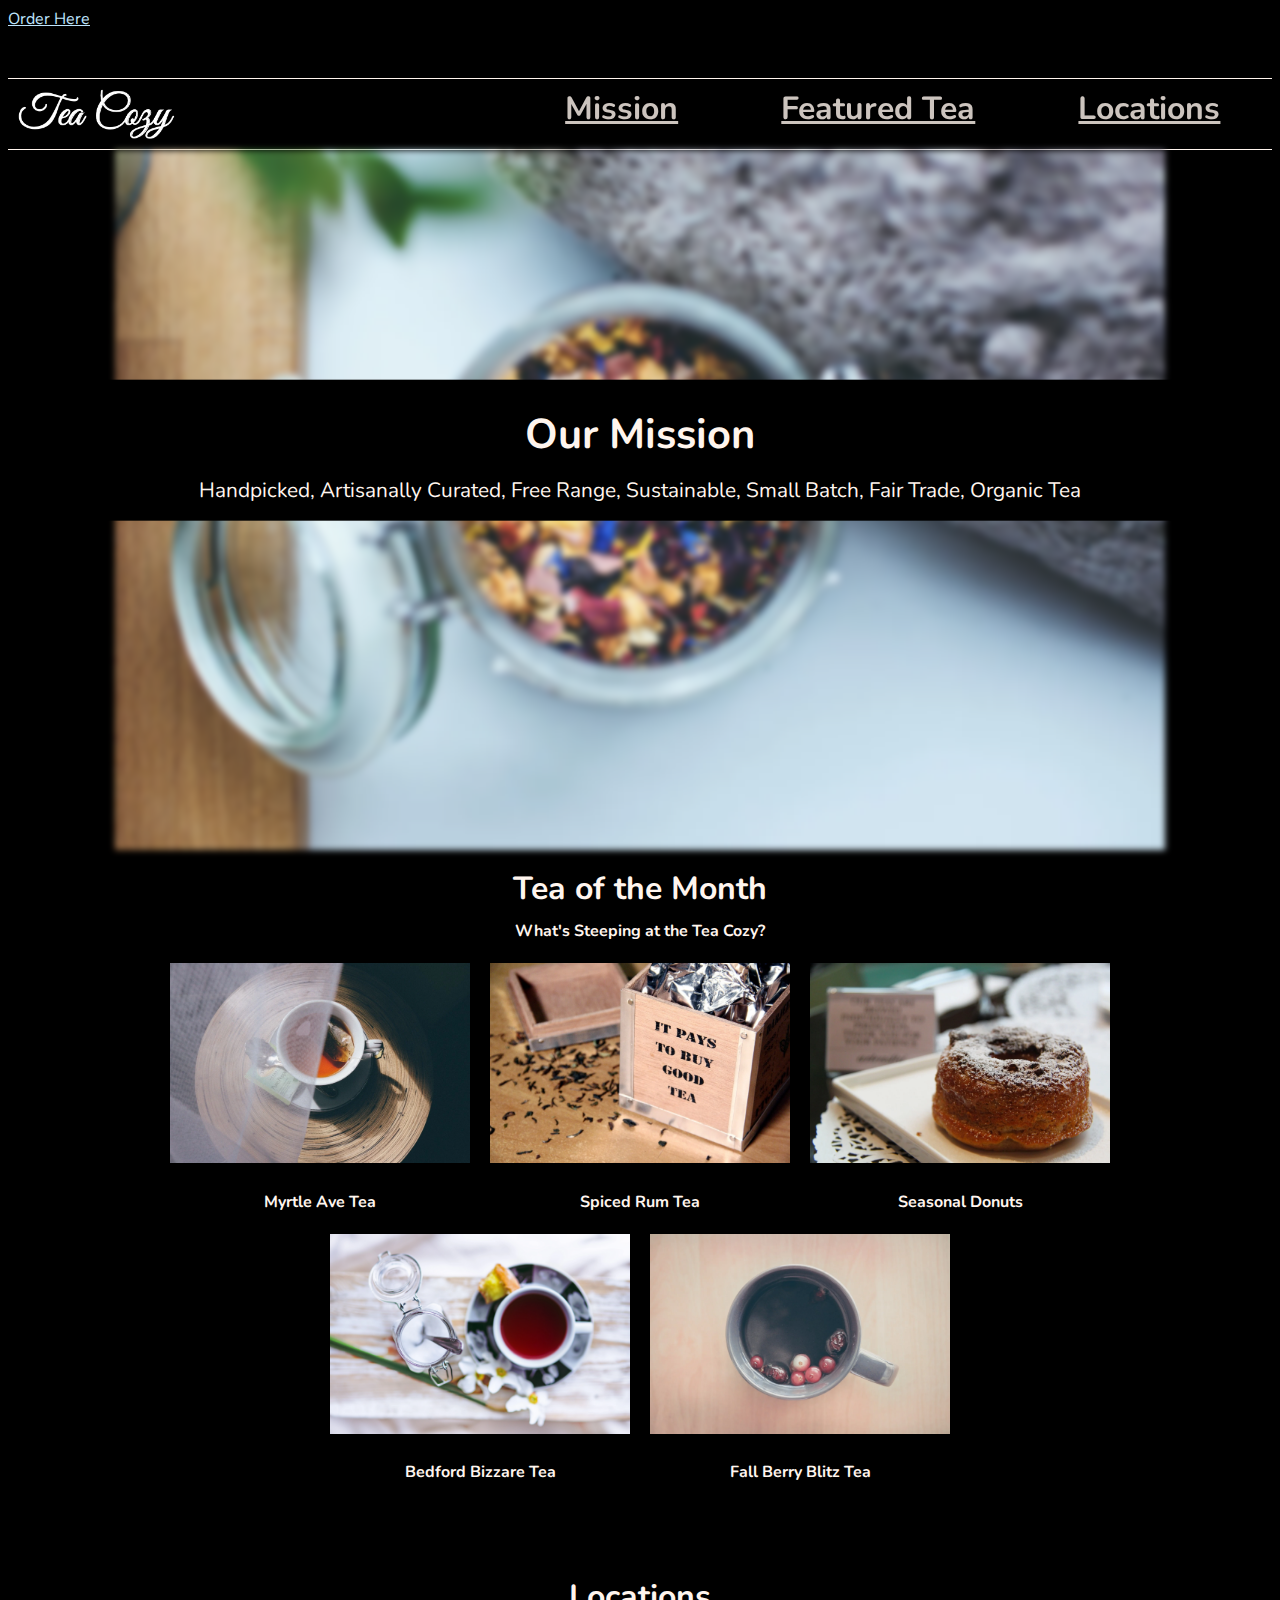
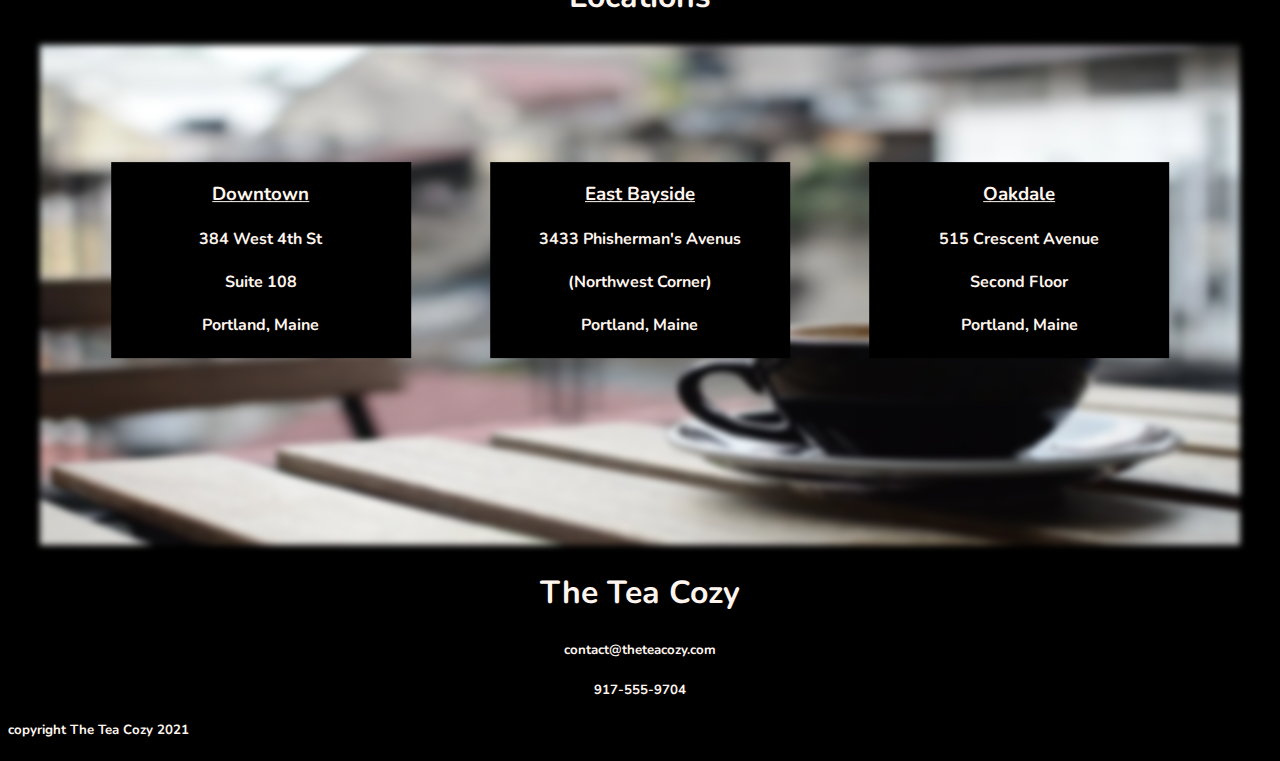
==== index.html @ 2975a9e4 "Added JavaScript functionality with orders that send emails!" ====
<!DOCTYPE html>
<html>
    <head>        
        <title>The Tea Cozy</title>
        <link rel="stylesheet" href="style.css">

        <link href="https://fonts.googleapis.com/css2?family=Nunito:wght@600&display=swap" rel="stylesheet">
    </head>

    <body>
        <header>
            <a href="order_page.html">Order Here</a>
        </header>

        <header>
            <div id="logo">
                <img src="images/img-tea-cozy-logo.webp" alt="The Tea Cozy Logo">
            </div>
    
            <div class="header">
                <h2>Mission</h2>
                <h2>Featured Tea</h2>
                <h2>Locations</h2>
            </div>
        </header>

        <main class="mission">
            <img src="images/img-mission-background.webp" alt="Mission Background">
            <div class="mission_banner">
                <h2>Our Mission</h2>
                <j4>Handpicked, Artisanally Curated, Free Range, Sustainable, Small Batch, Fair Trade, Organic Tea</h4>
            </div>
        </main>
        <br>
        <br>

        <section class="tea_types">
            <h2>Tea of the Month</h2>
            <h4>What's Steeping at the Tea Cozy?</h4>

            <div class="tea_images">
                <div class="type_of_tea">
                    <img src="images/img-myrtle-ave.webp" alt="Myrtle Ave Tea">
                    <h4>Myrtle Ave Tea</h4>
                </div>
                <div class="type_of_tea">
                    <img src="images/img-spiced-rum.webp" alt="Spiced Rum Tea">
                    <h4>Spiced Rum Tea</h4>
                </div>
                <div class="type_of_tea">
                    <img src="images/img-donut.webp" alt="Seasonal Donuts">
                    <h4>Seasonal Donuts</h4>
                </div>
                <div class="type_of_tea">
                    <img src="images/img-bedford-bizarre.webp" alt="Bedford Bizzare Tea">
                    <h4>Bedford Bizzare Tea</h4>
                </div>
                <div class="type_of_tea">
                    <img src="images/img-berryblitz.webp" alt="Fall Berry Blitz Tea">
                    <h4>Fall Berry Blitz Tea</h4>
                </div>            
            </div>
        </section>
        <br>
        <br>

        <section class="locations">
            <h2 id="locations_title">Locations</h2>
            <img src="images/img-locations-background.webp" alt="Locations">
            <div class="locations_boxes">
                <div class="single_location">
                    <h3>Downtown</h3>
                    <h4>384 West 4th St</h4>
                    <h4>Suite 108</h4>
                    <h4>Portland, Maine</h4>
                </div>
                <div class="single_location">
                    <h3>East Bayside</h3>
                    <h4>3433 Phisherman's Avenus</h4>
                    <h4>(Northwest Corner)</h4>
                    <h4>Portland, Maine</h4>   
                </div>
                <div class="single_location">
                    <h3>Oakdale</h3>
                    <h4>515 Crescent Avenue</h4>
                    <h4>Second Floor</h4>
                    <h4>Portland, Maine</h4>
                </div>
            </div>
            
        </section>

        <footer>
            <div class="info">
                <h2>The Tea Cozy</h2>
                <h5>contact@theteacozy.com</h5>
                <h5>917-555-9704</h5>
            </div>
            <h5 id="copyright">copyright The Tea Cozy 2021</h5>
        </footer>
    </body>
</html>
---- style.css ----
body {
    background-color: black;
    color: seashell;
    font-family: 'Nunito', sans-serif;
}

a {
    /* color: white; */
    text-decoration: underline;
    color: rgb(190, 228, 252);
}

.order_button {
    background-color: rgb(190, 228, 252);
    /* border: 5px solid rgb(190, 228, 252); */
    padding: 10px 20px;
    border-radius: 1em;
    text-decoration: none;
    color: rgb(95, 37, 37);
    border: 5px solid rgb(95, 37, 37);
}

h2 {
    font-size: 2em;
}

header {
    border-bottom: 1px solid seashell;
    height: 70px;
}

#logo {
    display: inline-flex;
    height: 50px;
    margin-left: 10px;
    margin-top: 10px;
}

.header {
    display: inline-flex;
    width: 60%;
    justify-content: space-around;
    float: right;
    text-decoration: underline;
    opacity: 0.8;
    line-height: 0.4em;
}

.mission {
    position: relative;
}

.mission img {
    display: block;
    margin: 0 auto;
    height: 700px;
    filter: blur(3px);
}

.mission_banner {
    width: 100%;
    text-align: center;
    background-color: black;
    position: absolute;
    top: 50%;
    -ms-transform: translateY(-50%);
    transform: translateY(-50%);
    line-height: 1em;
    padding-top: 10px; padding-bottom: 20px;

}

.tea_types {
    width: 1000px;
    margin: 0 auto;
    text-align: center;
}

.tea_types h2 {
    line-height: 0.3em;
}

.tea_types .tea_images {
    display: flex;
    flex-wrap: wrap;
    justify-content: center;
    margin-bottom: 0;
}

.tea_images .type_of_tea h3 {
    text-align: center;
    line-height: 0;
    margin-bottom: 60px;
}

.tea_types img {
    width: 300px;
    height: 200px;
    margin: 0px 10px;
}

.chefs {
    text-align: center;
}

.chefs h2 {
    line-height: 0.8em;
}

.chefs_layout {
    display: flex;
    flex-wrap: wrap;
    justify-content: center;
}

.chefs img {
    width: 300px;
    height: 300px;
    margin: 0px 80px;
}

.locations {
    position: relative;
}

.locations img {
    display: block;
    height: 500px;
    width: 1200px;
    margin: 0 auto;
    filter: blur(3px);
}

.locations h3 {
    text-decoration: underline;
}

#locations_title {
    text-align: center;
}

.locations_boxes {
    display: flex;
    flex-wrap: wrap;
    justify-content: space-around;
    width: 90%;
    position: absolute;
    top: 50%;
    left: 50%;
    -ms-transform: translate(-50%, -50%);
    transform: translate(-50%, -50%);
}

.locations_boxes .single_location {
    background-color: black;
    width: 300px;
    text-align: center;
    margin: 5px 0;
}


footer .info {
    text-align: center;
}





/* ADD 17PX to VALUE LISTED AT INSPECT WEBPAGE */
@media screen and (max-width: 1200px) {
    .header {width: 90%;}
    .locations img {width: 100%;}
}

@media screen and (max-width: 1060px) {
    .mission img {width: 100%; height: auto;}
}

@media screen and (max-width: 1000px) {
    .tea_types {width: 650px;}
}

@media screen and (min-width: 980px) {
    .tea_types h2 {margin-top: 90px;}
}

@media screen and (max-width: 830px) {
    .locations_boxes .single_location {width: 250px;}
}

@media screen and (max-width: 785px) {
    .header {font-size: 0.6em;}
}

@media screen and (max-width: 700px) {
    .locations_boxes {width: 90%;}
    .tea_types {width: 350px;}
}

@media screen and (max-width: 600px) {
    .header {width: 90%;}
    .locations img {height: 700px; margin-bottom: 10px;}
}

@media screen and (max-width: 475px) {
    .header {width: 100%; display: inline-flex;}
    .tea_types {width: 100%;}
}

@media screen and (max-width: 310px) {
    .mission_banner {width: 290px; position: relative;}
    .header {text-align: center; line-height: 2em;}
}



/* Drinks Order Page */

main {
  height: 600px;
  position: relative;
  font-size: 1.3em;
}

.order_page_h2 {
    text-align: center;
}

.drink_form {
    border: 5px solid rgb(191, 226, 248);
    width: 600px;
    position: absolute;
    top: 50%;
    left: 50%;
    -ms-transform: translate(-50%, -50%);
    transform: translate(-50%, -50%);
    padding: 10px 50px;
    border-radius: 0.5em;
}

.drink_form label {
    float: left;
}

.drink_form input, .drink_form select {
    float: right;
    font-size: 1em;
}

#submit_order {
    background-color: rgba(191, 226, 248, 0.473);
    color: white;
    padding: 5px 20%;
    font-family: 'Nunito';  
}

#submit_order:hover {
    background-color: lightyellow;
    color: black;
}

#return_home {
    display: none;
}
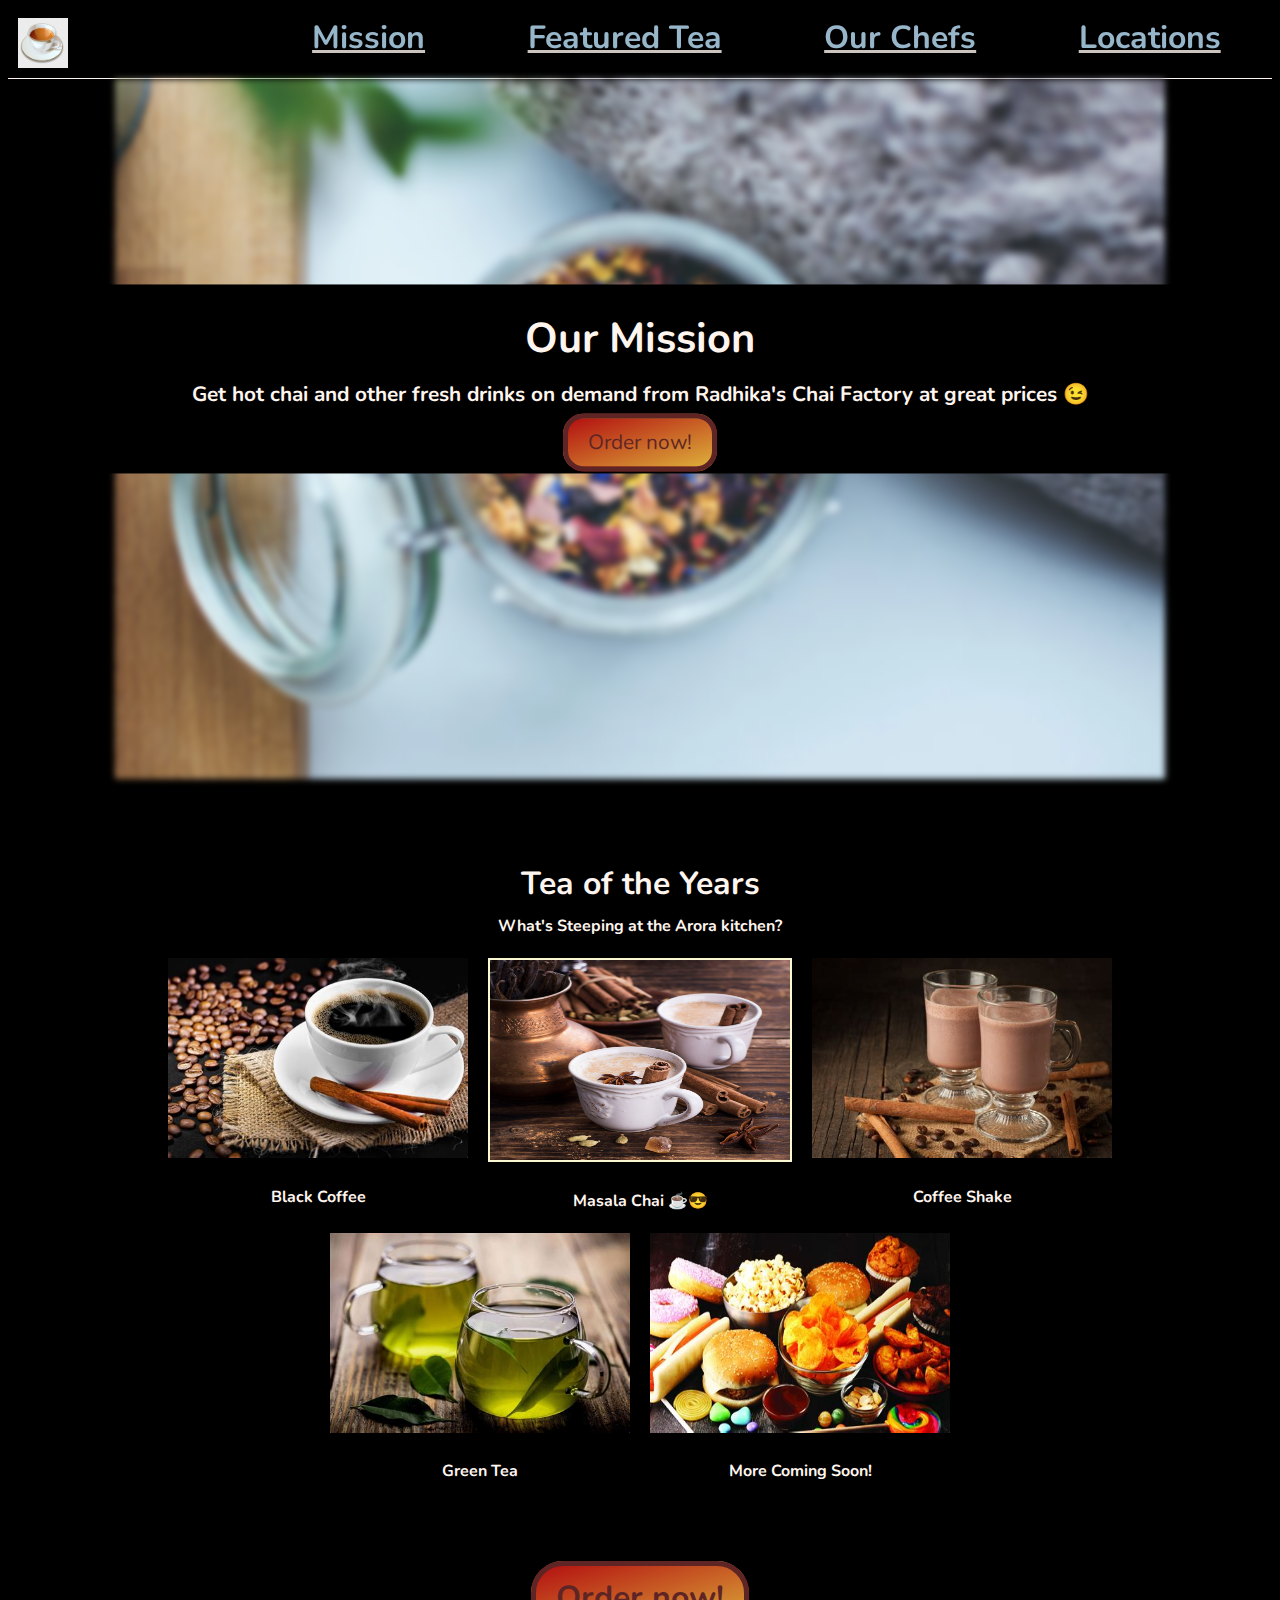
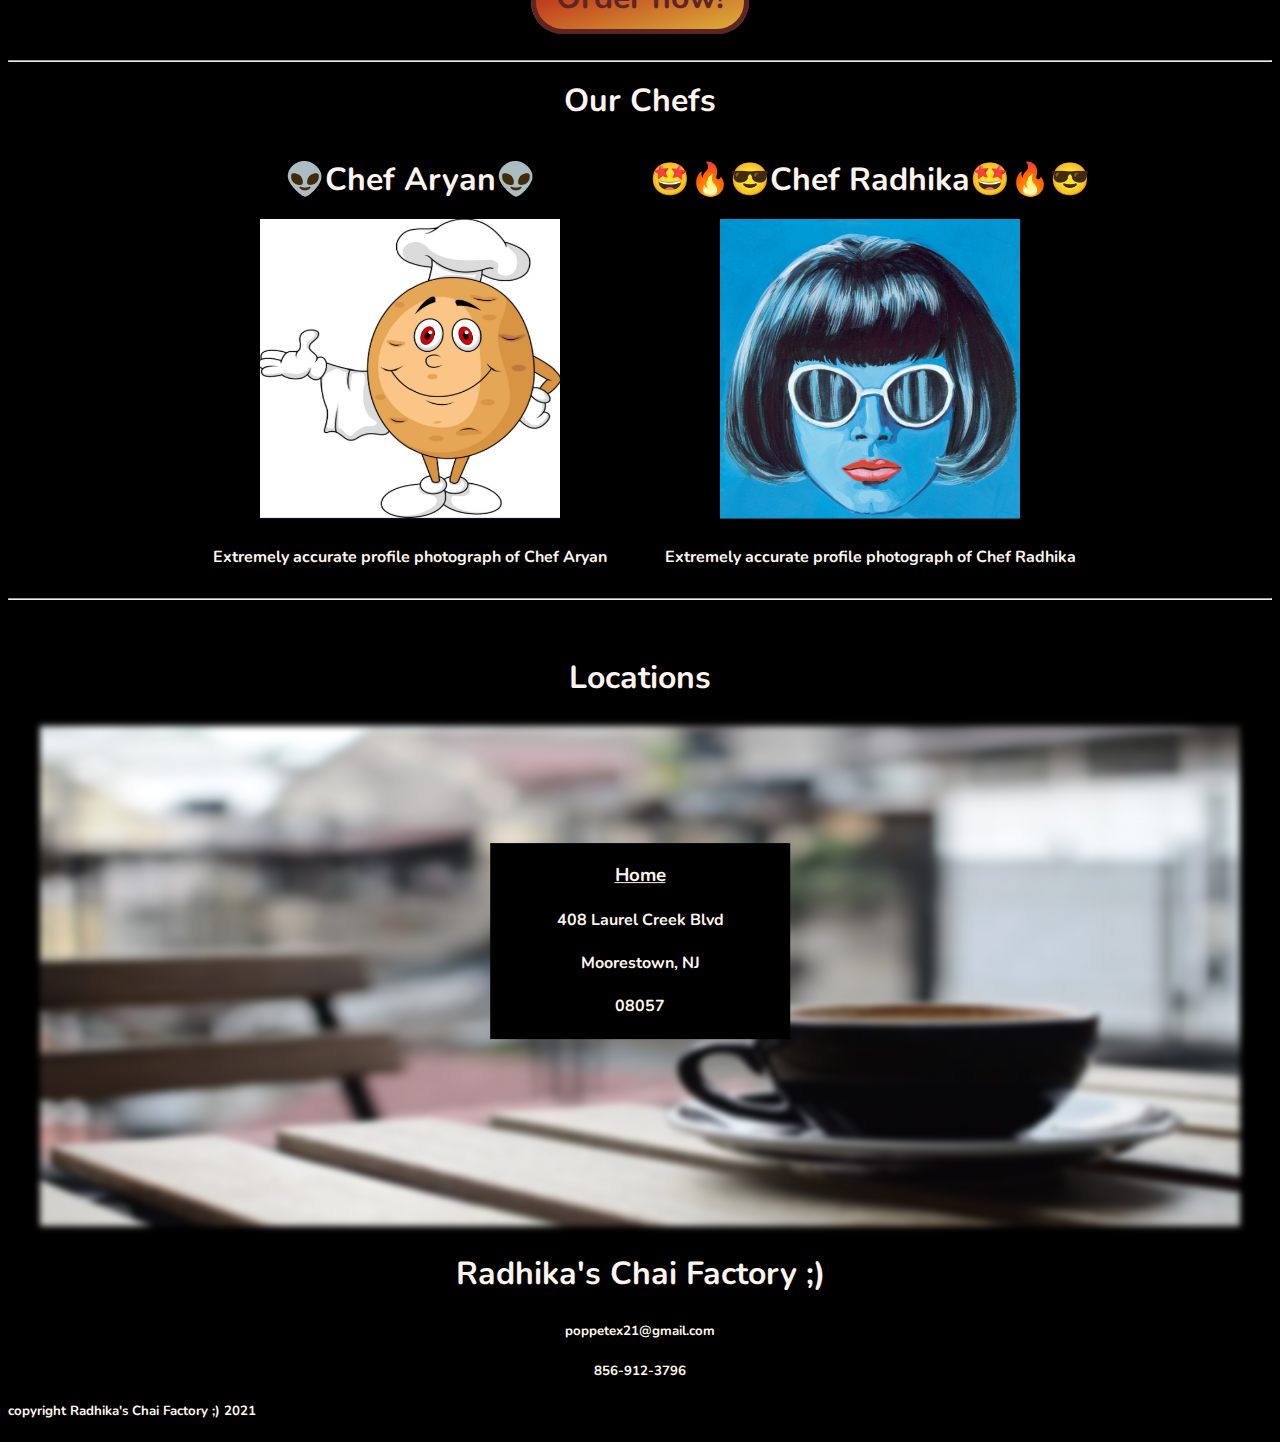
==== commit 206c74e8: "Replacing index.html, and renaming other files. Getting rid of The Tea Cozy." ====
--- a/index.html
+++ b/index.html
@@ -1,90 +1,96 @@
 <!DOCTYPE html>
 <html>
     <head>        
-        <title>The Tea Cozy</title>
+        <title>Radhika's Chai Factory ;)</title>
         <link rel="stylesheet" href="style.css">
 
         <link href="https://fonts.googleapis.com/css2?family=Nunito:wght@600&display=swap" rel="stylesheet">
+
     </head>
 
     <body>
         <header>
-            <a href="order_page.html">Order Here</a>
-        </header>
-
-        <header>
             <div id="logo">
-                <img src="images/img-tea-cozy-logo.webp" alt="The Tea Cozy Logo">
+                <img src="images/chai_cartoon.jfif" alt="Masala Chai Logo">
             </div>
     
             <div class="header">
-                <h2>Mission</h2>
-                <h2>Featured Tea</h2>
-                <h2>Locations</h2>
+                <h2><a href="#mission">Mission</a></h2>
+                <h2><a href="#tea_types">Featured Tea</a></h2>
+                <h2><a href="#chefs">Our Chefs</a></h2>
+                <h2><a href="#locations">Locations</a></h2>
             </div>
         </header>
 
-        <main class="mission">
+        <main class="mission" id="mission">
             <img src="images/img-mission-background.webp" alt="Mission Background">
             <div class="mission_banner">
                 <h2>Our Mission</h2>
-                <j4>Handpicked, Artisanally Curated, Free Range, Sustainable, Small Batch, Fair Trade, Organic Tea</h4>
+                <h4>Get hot chai and other fresh drinks on demand from Radhika's Chai Factory at great prices 😉</h4>
+                <a href="./order.html"><span class="order_button">Order now!</span></a>
             </div>
         </main>
-        <br>
-        <br>
+        <br><br><br><br><br>
 
-        <section class="tea_types">
-            <h2>Tea of the Month</h2>
-            <h4>What's Steeping at the Tea Cozy?</h4>
+        <section class="tea_types" id="tea_types">
+            <h2>Tea of the Years</h2>
+            <h4>What's Steeping at the Arora kitchen?</h4>
 
             <div class="tea_images">
                 <div class="type_of_tea">
-                    <img src="images/img-myrtle-ave.webp" alt="Myrtle Ave Tea">
-                    <h4>Myrtle Ave Tea</h4>
+                    <img src="images/black-coffee.jfif" alt="Black Coffee">
+                    <h4>Black Coffee</h4>
+                </div>   
+                <div class="type_of_tea">
+                    <img src="images/masala-chai.jfif" alt="Masala Chai" style="border: 2px lightgoldenrodyellow solid;">
+                    <h4>Masala Chai ☕😎</h4>
+                </div>             
+                <div class="type_of_tea">
+                    <img src="images/coffee-shake.jfif" alt="Coffee Shake">
+                    <h4>Coffee Shake</h4>
                 </div>
                 <div class="type_of_tea">
-                    <img src="images/img-spiced-rum.webp" alt="Spiced Rum Tea">
-                    <h4>Spiced Rum Tea</h4>
+                    <img src="images/green-tea.jfif" alt="Green Tea">
+                    <h4>Green Tea</h4>
                 </div>
                 <div class="type_of_tea">
-                    <img src="images/img-donut.webp" alt="Seasonal Donuts">
-                    <h4>Seasonal Donuts</h4>
-                </div>
-                <div class="type_of_tea">
-                    <img src="images/img-bedford-bizarre.webp" alt="Bedford Bizzare Tea">
-                    <h4>Bedford Bizzare Tea</h4>
-                </div>
-                <div class="type_of_tea">
-                    <img src="images/img-berryblitz.webp" alt="Fall Berry Blitz Tea">
-                    <h4>Fall Berry Blitz Tea</h4>
+                    <img src="images/snacks_and_drinks.jfif" alt="Snacks and Drinks">
+                    <h4>More Coming Soon!</h4>
                 </div>            
             </div>
+
+            <h2><a class="order_button" href="./order.html">Order now!</a></h2>
         </section>
         <br>
+        <hr>
+
+        <section class="chefs" id="chefs">
+            <h2>Our Chefs</h2>
+            <div class="chefs_layout">
+                <div class="chef">
+                    <h2>👽Chef Aryan👽</h2>
+                    <img src="images/chef_aryan.png" alt="Extremely accurate profile photograph of Chef Aryan">
+                    <h4>Extremely accurate profile photograph of Chef Aryan</h4>
+                </div>
+                <div class="chef">
+                    <h2>🤩🔥😎Chef Radhika🤩🔥😎</h2>
+                    <img src="images/chef_radhika.png" alt="Extremely accurate profile photograph of Chef Radhika">
+                    <h4>Extremely accurate profile photograph of Chef Radhika</h4>
+                </div>
+            </div>
+        </section>
+        <hr>
         <br>
 
-        <section class="locations">
+        <section class="locations" id="locations">
             <h2 id="locations_title">Locations</h2>
             <img src="images/img-locations-background.webp" alt="Locations">
             <div class="locations_boxes">
                 <div class="single_location">
-                    <h3>Downtown</h3>
-                    <h4>384 West 4th St</h4>
-                    <h4>Suite 108</h4>
-                    <h4>Portland, Maine</h4>
-                </div>
-                <div class="single_location">
-                    <h3>East Bayside</h3>
-                    <h4>3433 Phisherman's Avenus</h4>
-                    <h4>(Northwest Corner)</h4>
-                    <h4>Portland, Maine</h4>   
-                </div>
-                <div class="single_location">
-                    <h3>Oakdale</h3>
-                    <h4>515 Crescent Avenue</h4>
-                    <h4>Second Floor</h4>
-                    <h4>Portland, Maine</h4>
+                    <h3>Home</h3>
+                    <h4>408 Laurel Creek Blvd</h4>
+                    <h4>Moorestown, NJ</h4>
+                    <h4>08057</h4>
                 </div>
             </div>
             
@@ -92,11 +98,11 @@
 
         <footer>
             <div class="info">
-                <h2>The Tea Cozy</h2>
-                <h5>contact@theteacozy.com</h5>
-                <h5>917-555-9704</h5>
+                <h2>Radhika's Chai Factory ;)</h2>
+                <h5>poppetex21@gmail.com</h5>
+                <h5>856-912-3796</h5>
             </div>
-            <h5 id="copyright">copyright The Tea Cozy 2021</h5>
+            <h5 id="copyright">copyright Radhika's Chai Factory ;) 2021</h5>
         </footer>
     </body>
 </html>--- a/style.css
+++ b/style.css
@@ -5,14 +5,13 @@
 }
 
 a {
-    /* color: white; */
-    text-decoration: underline;
+    text-decoration: none;
     color: rgb(190, 228, 252);
 }
 
 .order_button {
-    background-color: rgb(190, 228, 252);
-    /* border: 5px solid rgb(190, 228, 252); */
+    background-image: linear-gradient(to bottom right, rgb(179, 16, 16), rgb(221, 175, 58));
+    /* background-image: linear-gradient(180deg, red, yellow); */
     padding: 10px 20px;
     border-radius: 1em;
     text-decoration: none;
@@ -20,6 +19,11 @@
     border: 5px solid rgb(95, 37, 37);
 }
 
+.order_button:hover {
+    /* background-image: linear-gradient(to bottom right, darkred, goldenrod); */
+    background-image: linear-gradient(to bottom right, red, rgb(248, 209, 194));
+}
+
 h2 {
     font-size: 2em;
 }
@@ -38,7 +42,7 @@
 
 .header {
     display: inline-flex;
-    width: 60%;
+    width: 80%;
     justify-content: space-around;
     float: right;
     text-decoration: underline;
@@ -246,20 +250,27 @@
 .drink_form input, .drink_form select {
     float: right;
     font-size: 1em;
+    border-radius: 0.3em;
+    padding: 5px;
 }
 
 #submit_order {
-    background-color: rgba(191, 226, 248, 0.473);
+    /* background-color: rgba(191, 226, 248, 0.473); */
+    background-image: linear-gradient(to bottom right, rgb(6, 64, 100), rgb(172, 201, 219));
     color: white;
     padding: 5px 20%;
     font-family: 'Nunito';  
+    border-radius: 1em;
 }
 
 #submit_order:hover {
-    background-color: lightyellow;
     color: black;
 }
 
 #return_home {
     display: none;
+}
+
+#cost_span {
+    color: green;
 }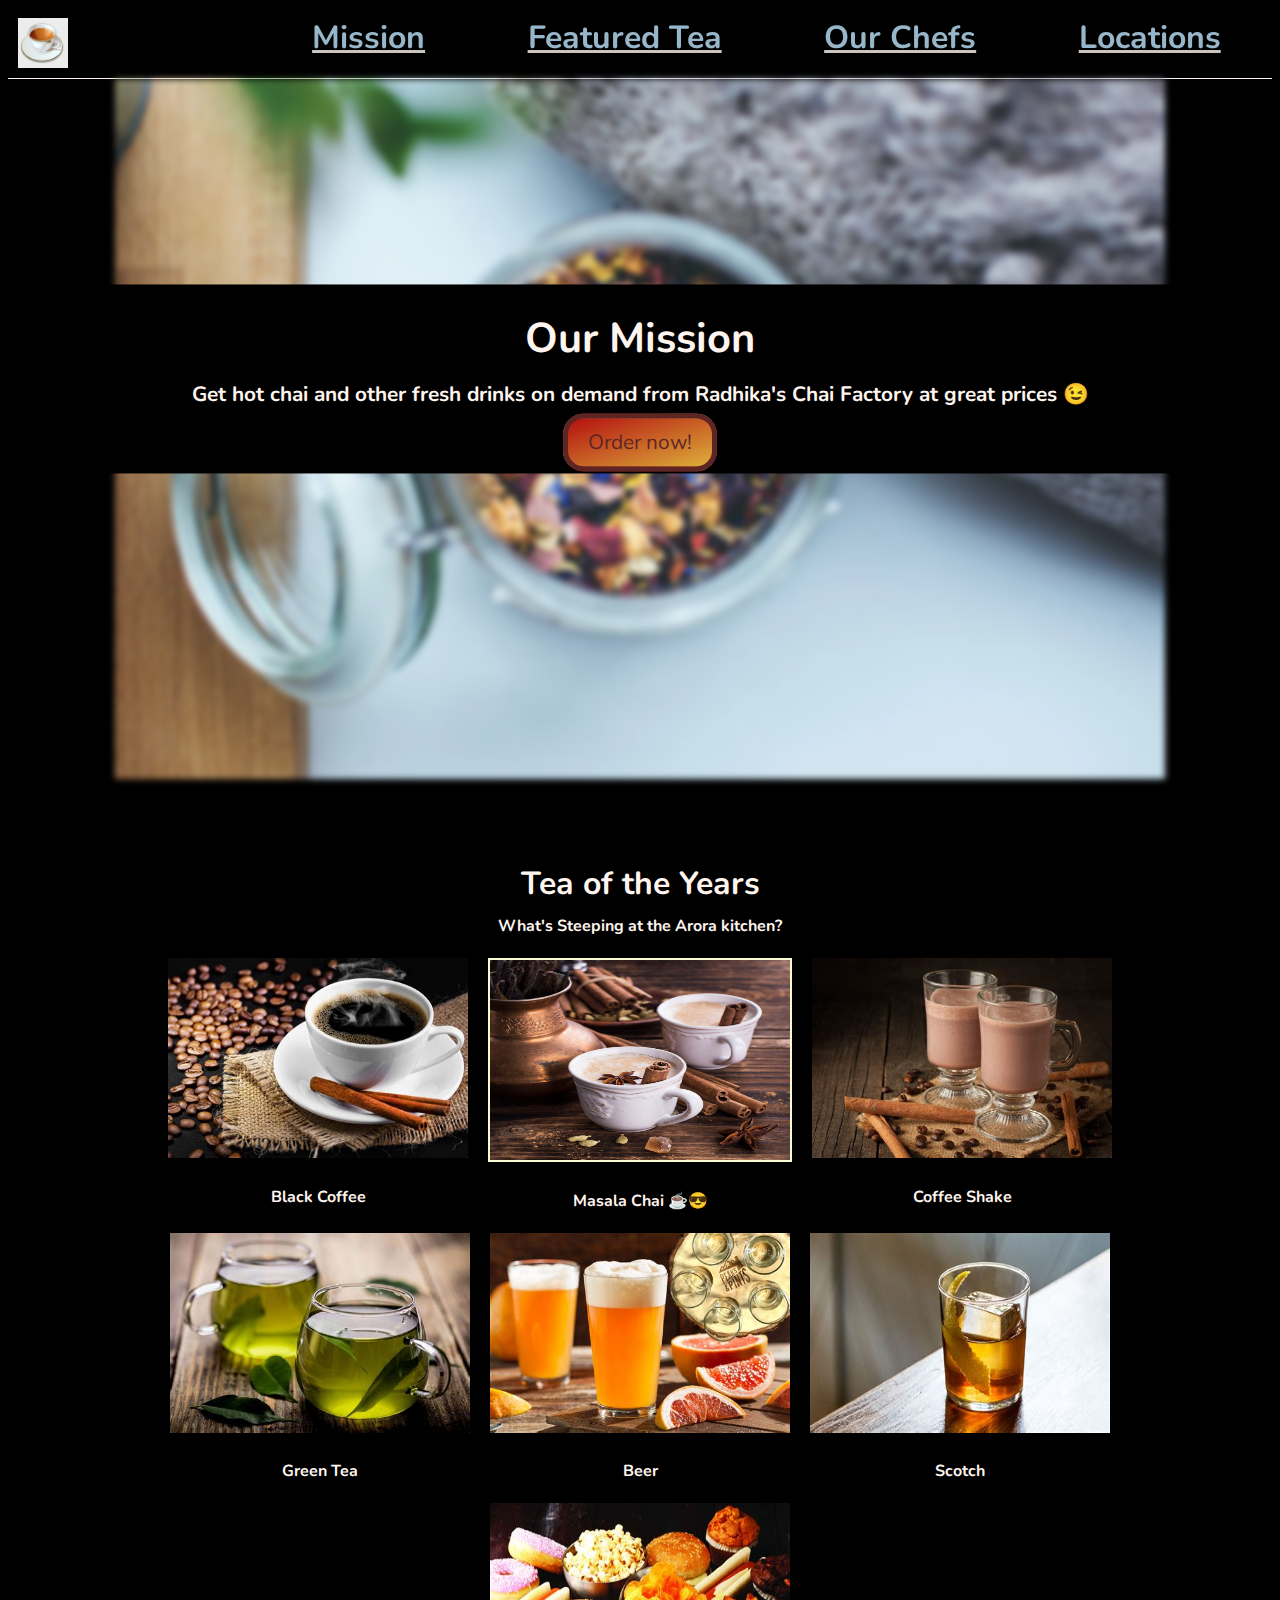
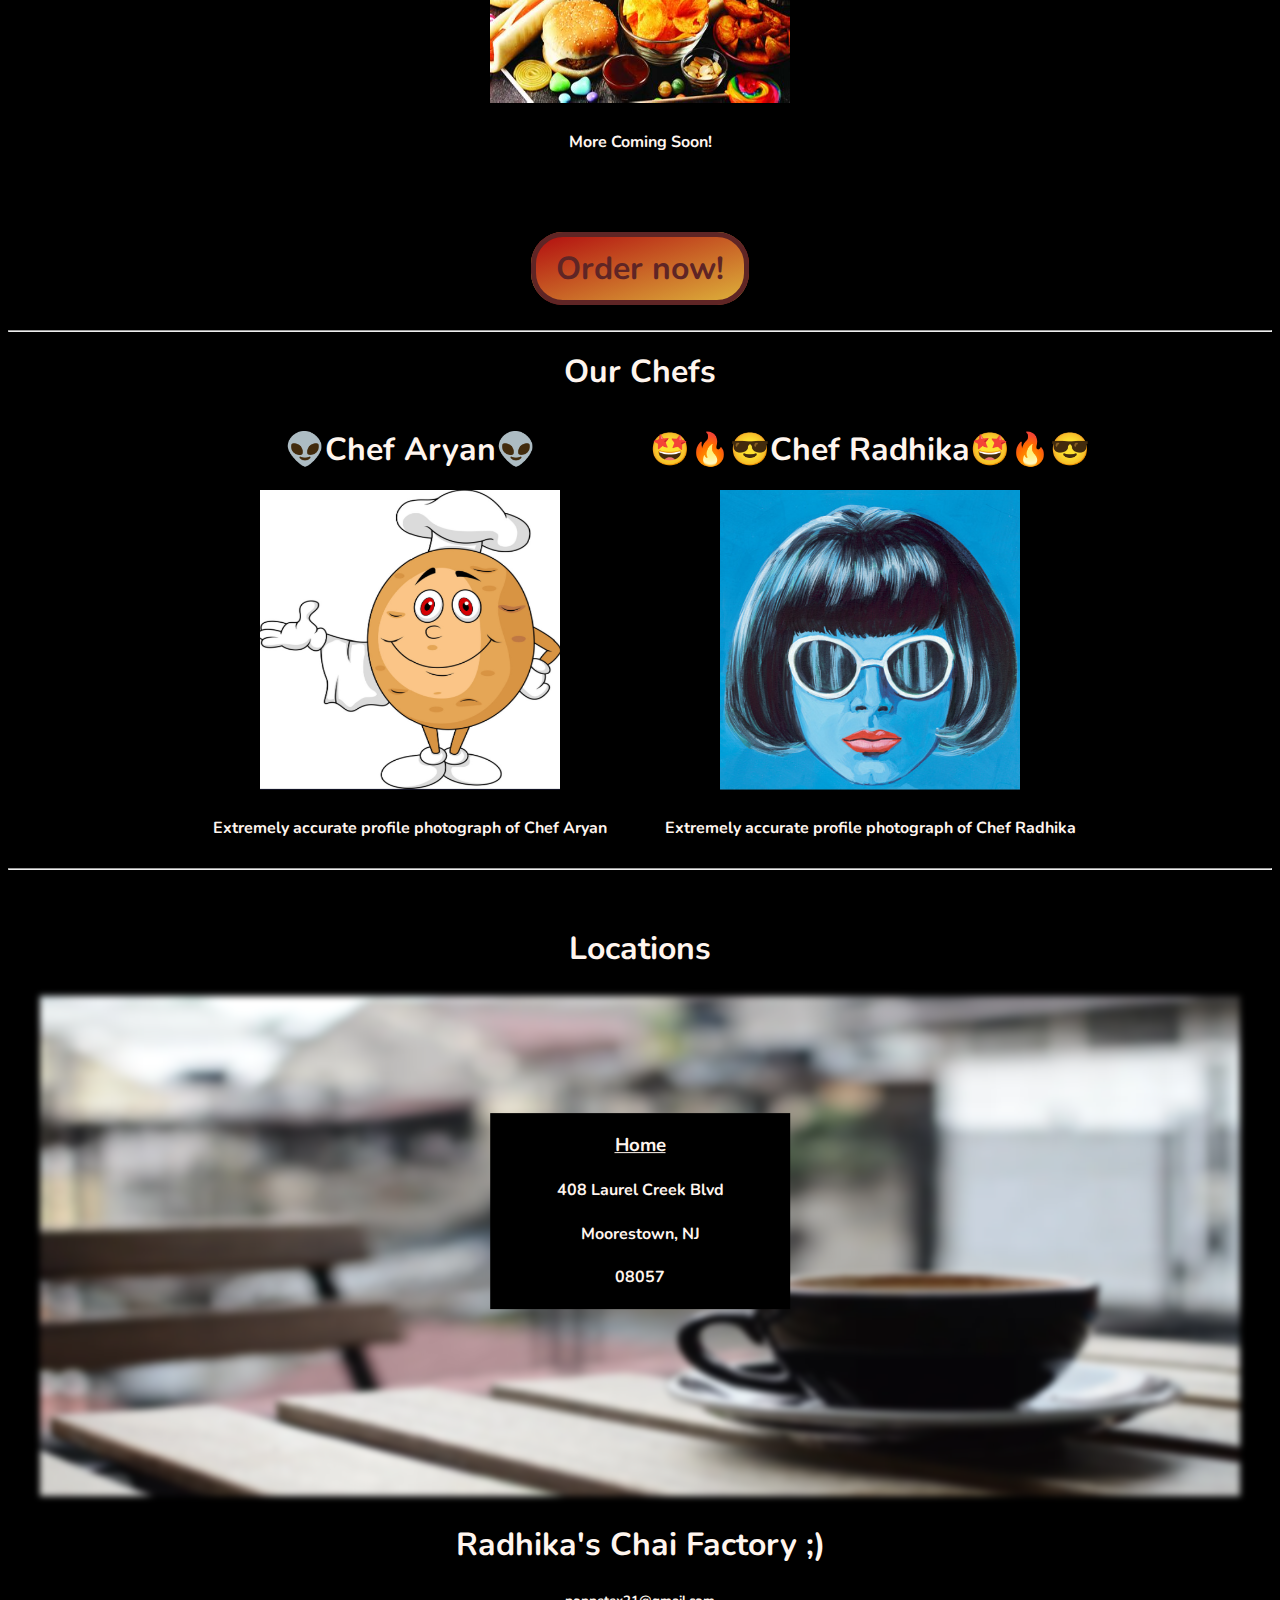
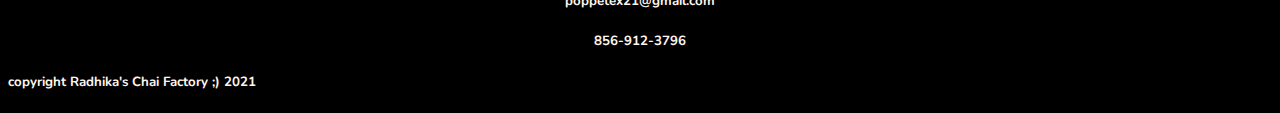
==== commit 331ad4fc: "Added beer, scotch, tips input option, more." ====
--- a/index.html
+++ b/index.html
@@ -5,6 +5,8 @@
         <link rel="stylesheet" href="style.css">
 
         <link href="https://fonts.googleapis.com/css2?family=Nunito:wght@600&display=swap" rel="stylesheet">
+
+        <link rel="shortcut icon" href="images/fav.png" type="image/png">
 
     </head>
 
@@ -53,10 +55,18 @@
                     <img src="images/green-tea.jfif" alt="Green Tea">
                     <h4>Green Tea</h4>
                 </div>
+                <div class="typo_of_tea">
+                    <img src="images/beer.jfif" alt="Beer">
+                    <h4>Beer</h4>
+                </div>
+                <div class="typo_of_tea">
+                    <img src="images/scotch.jfif" alt="Scotch">
+                    <h4>Scotch</h4>
+                </div> 
                 <div class="type_of_tea">
                     <img src="images/snacks_and_drinks.jfif" alt="Snacks and Drinks">
                     <h4>More Coming Soon!</h4>
-                </div>            
+                </div>                           
             </div>
 
             <h2><a class="order_button" href="./order.html">Order now!</a></h2>
--- a/style.css
+++ b/style.css
@@ -170,7 +170,6 @@
 
 
 
-
 /* ADD 17PX to VALUE LISTED AT INSPECT WEBPAGE */
 @media screen and (max-width: 1200px) {
     .header {width: 90%;}
@@ -235,10 +234,10 @@
     border: 5px solid rgb(191, 226, 248);
     width: 600px;
     position: absolute;
-    top: 50%;
+    top: 55%;
     left: 50%;
-    -ms-transform: translate(-50%, -50%);
-    transform: translate(-50%, -50%);
+    -ms-transform: translate(-50%, -45%);
+    transform: translate(-50%, -45%);
     padding: 10px 50px;
     border-radius: 0.5em;
 }
@@ -255,7 +254,6 @@
 }
 
 #submit_order {
-    /* background-color: rgba(191, 226, 248, 0.473); */
     background-image: linear-gradient(to bottom right, rgb(6, 64, 100), rgb(172, 201, 219));
     color: white;
     padding: 5px 20%;
@@ -269,6 +267,11 @@
 
 #return_home {
     display: none;
+    text-decoration: underline;
+}
+
+#return_home:hover {
+    color: lightpink;
 }
 
 #cost_span {
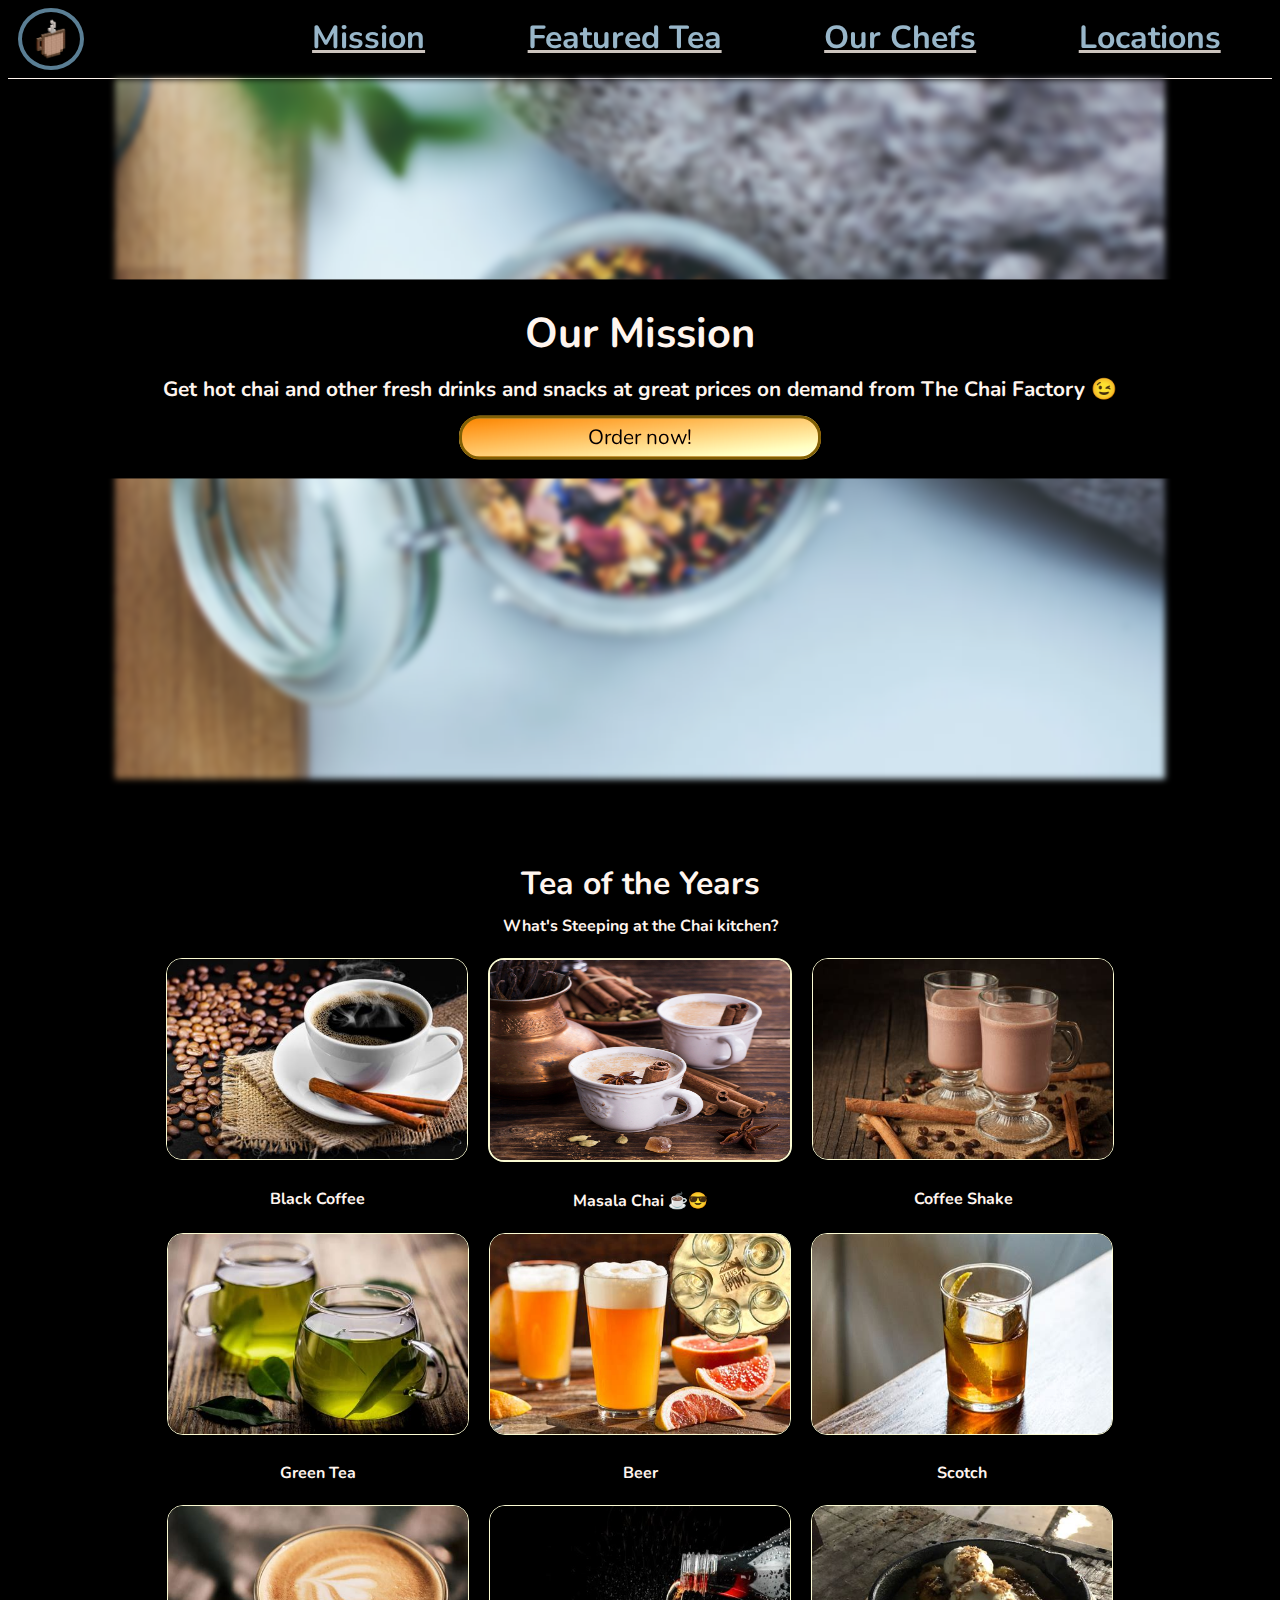
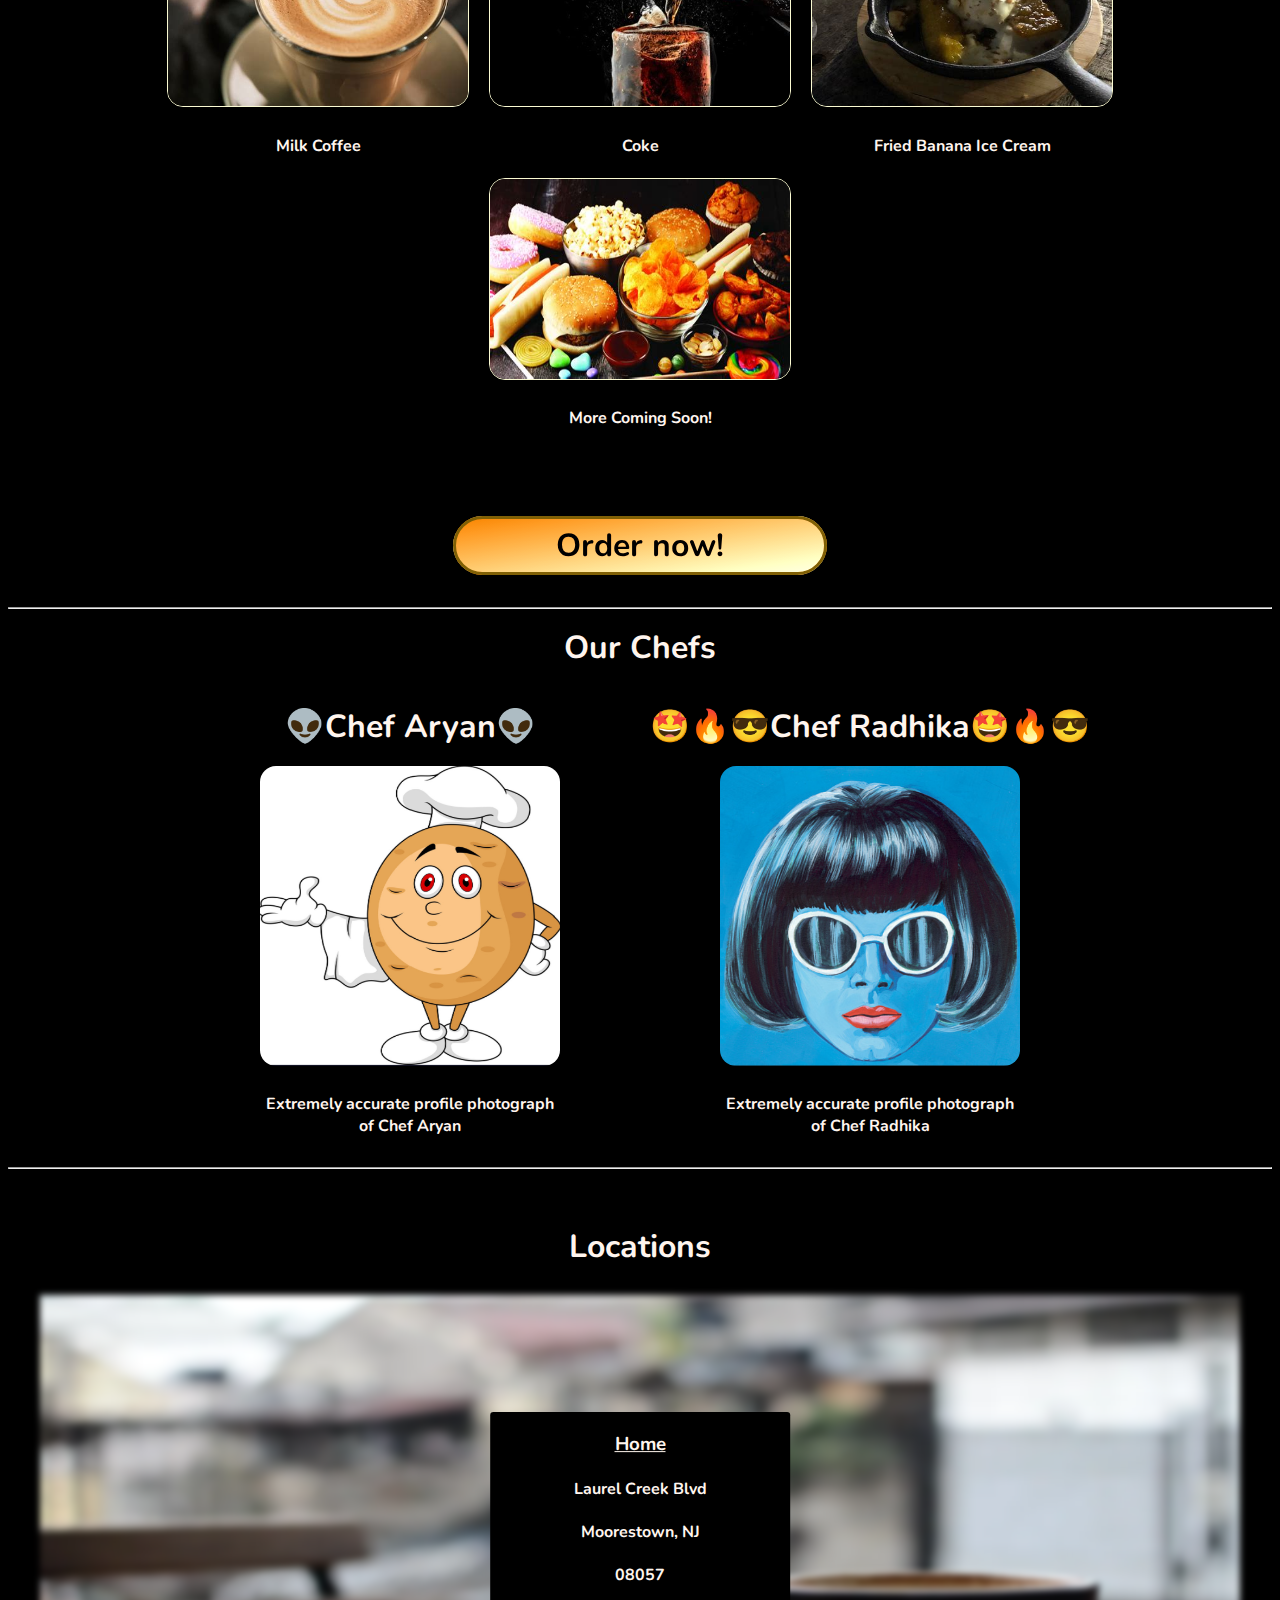
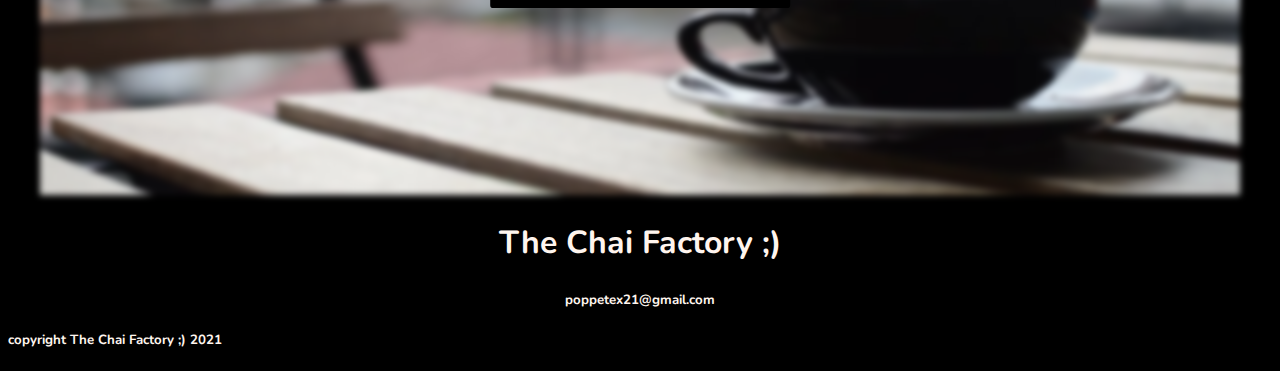
==== commit 257523e2: "Bunch of edits. Added to menu. Modified styles. Cleaned up." ====
--- a/index.html
+++ b/index.html
@@ -1,7 +1,7 @@
 <!DOCTYPE html>
 <html>
     <head>        
-        <title>Radhika's Chai Factory ;)</title>
+        <title>The Chai Factory</title>
         <link rel="stylesheet" href="style.css">
 
         <link href="https://fonts.googleapis.com/css2?family=Nunito:wght@600&display=swap" rel="stylesheet">
@@ -13,7 +13,7 @@
     <body>
         <header>
             <div id="logo">
-                <img src="images/chai_cartoon.jfif" alt="Masala Chai Logo">
+                <img src="images/fav.png" alt="Masala Chai Logo">
             </div>
     
             <div class="header">
@@ -28,7 +28,7 @@
             <img src="images/img-mission-background.webp" alt="Mission Background">
             <div class="mission_banner">
                 <h2>Our Mission</h2>
-                <h4>Get hot chai and other fresh drinks on demand from Radhika's Chai Factory at great prices 😉</h4>
+                <h4>Get hot chai and other fresh drinks and snacks at great prices on demand from The Chai Factory 😉</h4>
                 <a href="./order.html"><span class="order_button">Order now!</span></a>
             </div>
         </main>
@@ -36,37 +36,50 @@
 
         <section class="tea_types" id="tea_types">
             <h2>Tea of the Years</h2>
-            <h4>What's Steeping at the Arora kitchen?</h4>
+            <h4>What's Steeping at the Chai kitchen?</h4>
 
             <div class="tea_images">
                 <div class="type_of_tea">
-                    <img src="images/black-coffee.jfif" alt="Black Coffee">
+                    <a href="./order.html"><img src="images/black-coffee.jfif" alt="Black Coffee"></a>
                     <h4>Black Coffee</h4>
                 </div>   
                 <div class="type_of_tea">
-                    <img src="images/masala-chai.jfif" alt="Masala Chai" style="border: 2px lightgoldenrodyellow solid;">
+                    <a href="./order.html"><img src="images/masala-chai.jfif" alt="Masala Chai" style="border: 2px lightgoldenrodyellow solid;"></a>
                     <h4>Masala Chai ☕😎</h4>
                 </div>             
                 <div class="type_of_tea">
-                    <img src="images/coffee-shake.jfif" alt="Coffee Shake">
+                    <a href="./order.html"><img src="images/coffee-shake.jfif" alt="Coffee Shake"></a>
                     <h4>Coffee Shake</h4>
                 </div>
                 <div class="type_of_tea">
-                    <img src="images/green-tea.jfif" alt="Green Tea">
+                    <a href="./order.html"><img src="images/green-tea.jfif" alt="Green Tea"></a>
                     <h4>Green Tea</h4>
                 </div>
                 <div class="typo_of_tea">
-                    <img src="images/beer.jfif" alt="Beer">
+                    <a href="./order.html"><img src="images/beer.jfif" alt="Beer"></a>
                     <h4>Beer</h4>
                 </div>
                 <div class="typo_of_tea">
-                    <img src="images/scotch.jfif" alt="Scotch">
+                    <a href="./order.html"><img src="images/scotch.jfif" alt="Scotch"></a>
                     <h4>Scotch</h4>
+                </div>                 
+                <div class="type_of_tea">
+                    <a href="./order.html"><img src="images/milk-coffee.jfif" alt="Milk Coffee"></a>
+                    <h4>Milk Coffee</h4>
                 </div> 
                 <div class="type_of_tea">
-                    <img src="images/snacks_and_drinks.jfif" alt="Snacks and Drinks">
+                    <a href="./order.html"><img src="images/coke.jfif" alt="Coke"></a>
+                    <h4>Coke</h4>
+                </div> 
+                <div class="type_of_tea">
+                    <a href="./order.html"><img src="images/fbi.jfif" alt="fbi"></a>
+                    <h4>Fried Banana Ice Cream</h4>
+                </div>
+
+                <div class="type_of_tea">
+                    <a href="./order.html"><img src="images/snacks_and_drinks.jfif" alt="Snacks and Drinks"></a>
                     <h4>More Coming Soon!</h4>
-                </div>                           
+                </div>   
             </div>
 
             <h2><a class="order_button" href="./order.html">Order now!</a></h2>
@@ -98,7 +111,7 @@
             <div class="locations_boxes">
                 <div class="single_location">
                     <h3>Home</h3>
-                    <h4>408 Laurel Creek Blvd</h4>
+                    <h4>Laurel Creek Blvd</h4>
                     <h4>Moorestown, NJ</h4>
                     <h4>08057</h4>
                 </div>
@@ -108,11 +121,11 @@
 
         <footer>
             <div class="info">
-                <h2>Radhika's Chai Factory ;)</h2>
+                <h2>The Chai Factory ;)</h2>
                 <h5>poppetex21@gmail.com</h5>
-                <h5>856-912-3796</h5>
+                <!-- <h5>856-912-3796</h5> -->
             </div>
-            <h5 id="copyright">copyright Radhika's Chai Factory ;) 2021</h5>
+            <h5 id="copyright">copyright The Chai Factory ;) 2021</h5>
         </footer>
     </body>
 </html>--- a/style.css
+++ b/style.css
@@ -10,13 +10,19 @@
 }
 
 .order_button {
-    background-image: linear-gradient(to bottom right, rgb(179, 16, 16), rgb(221, 175, 58));
-    /* background-image: linear-gradient(180deg, red, yellow); */
+    /* background-image: linear-gradient(to right, rgb(211, 95, 0), rgb(233, 229, 222));
     padding: 10px 20px;
+    border-radius: 0.5em;
+    text-decoration: none;
+    color: black;
+    border: 5px solid rgb(99, 75, 75); */
+    background-image: linear-gradient(to bottom right, rgb(207, 111, 0), rgb(245, 230, 190));
+    filter: brightness(120%);
+    color: black;
+    padding: 5px 10%;
+    font-family: 'Nunito';  
     border-radius: 1em;
-    text-decoration: none;
-    color: rgb(95, 37, 37);
-    border: 5px solid rgb(95, 37, 37);
+    border: 3px solid rgb(107, 80, 4);
 }
 
 .order_button:hover {
@@ -36,8 +42,15 @@
 #logo {
     display: inline-flex;
     height: 50px;
+    width: 50px;
     margin-left: 10px;
-    margin-top: 10px;
+    /* margin-top: 10px; */
+    -webkit-transform: scaleX(-1);
+    transform: scaleX(-1);
+    border: 4px solid rgb(90, 126, 148);
+    border-radius: 100%;
+    padding: 2px 0px 2px 8px;
+    background-color: lightgoldenrodyellowl;
 }
 
 .header {
@@ -70,7 +83,7 @@
     -ms-transform: translateY(-50%);
     transform: translateY(-50%);
     line-height: 1em;
-    padding-top: 10px; padding-bottom: 20px;
+    padding-top: 10px; padding-bottom: 30px;
 
 }
 
@@ -101,6 +114,8 @@
     width: 300px;
     height: 200px;
     margin: 0px 10px;
+    border: lightgoldenrodyellow 1px solid;
+    border-radius: 1em;
 }
 
 .chefs {
@@ -121,6 +136,12 @@
     width: 300px;
     height: 300px;
     margin: 0px 80px;
+    border-radius: 1em;
+}
+
+.chefs h4 {
+    width: 300px;
+    margin-left: 80px;
 }
 
 .locations {
@@ -160,7 +181,9 @@
     width: 300px;
     text-align: center;
     margin: 5px 0;
-}
+    border-radius: 0.2em;
+}
+
 
 
 footer .info {
@@ -232,37 +255,41 @@
 
 .drink_form {
     border: 5px solid rgb(191, 226, 248);
-    width: 600px;
+    /* width: 800px; */
+    width: 70%;
     position: absolute;
-    top: 55%;
+    /* top: 55%; */
     left: 50%;
-    -ms-transform: translate(-50%, -45%);
-    transform: translate(-50%, -45%);
+    -ms-transform: translateX(-50%);
+    transform: translateX(-50%);
     padding: 10px 50px;
     border-radius: 0.5em;
+    margin-top: 20px;
 }
 
 .drink_form label {
     float: left;
 }
 
-.drink_form input, .drink_form select {
+.drink_form input, .drink_form select, .drink_form textarea {
     float: right;
     font-size: 1em;
     border-radius: 0.3em;
     padding: 5px;
+    font-family: 'Nunito';
 }
 
 #submit_order {
-    background-image: linear-gradient(to bottom right, rgb(6, 64, 100), rgb(172, 201, 219));
-    color: white;
-    padding: 5px 20%;
+    background-image: linear-gradient(to bottom right, rgb(207, 111, 0), rgb(245, 230, 190));
+    filter: brightness(120%);
+    color: black;
+    padding: 5px 15%;
     font-family: 'Nunito';  
     border-radius: 1em;
 }
 
 #submit_order:hover {
-    color: black;
+    filter: brightness(100%);
 }
 
 #return_home {
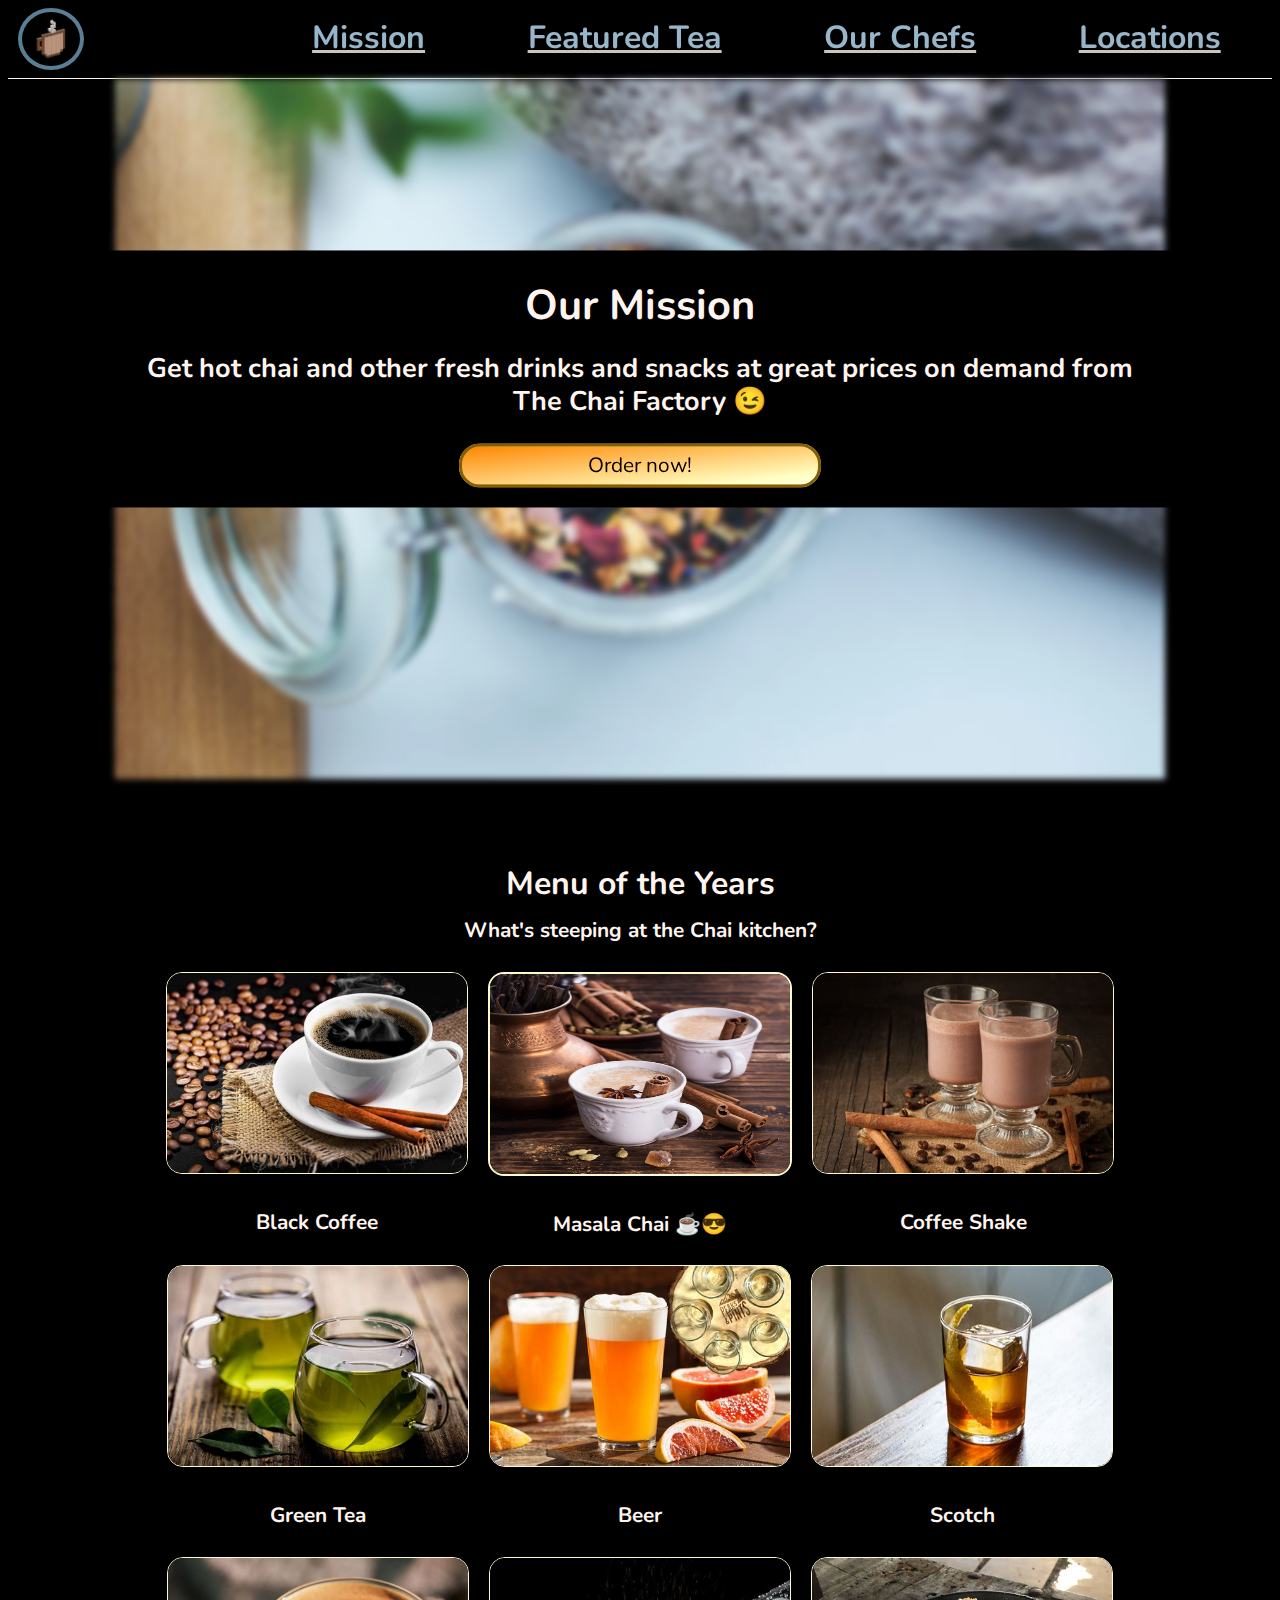
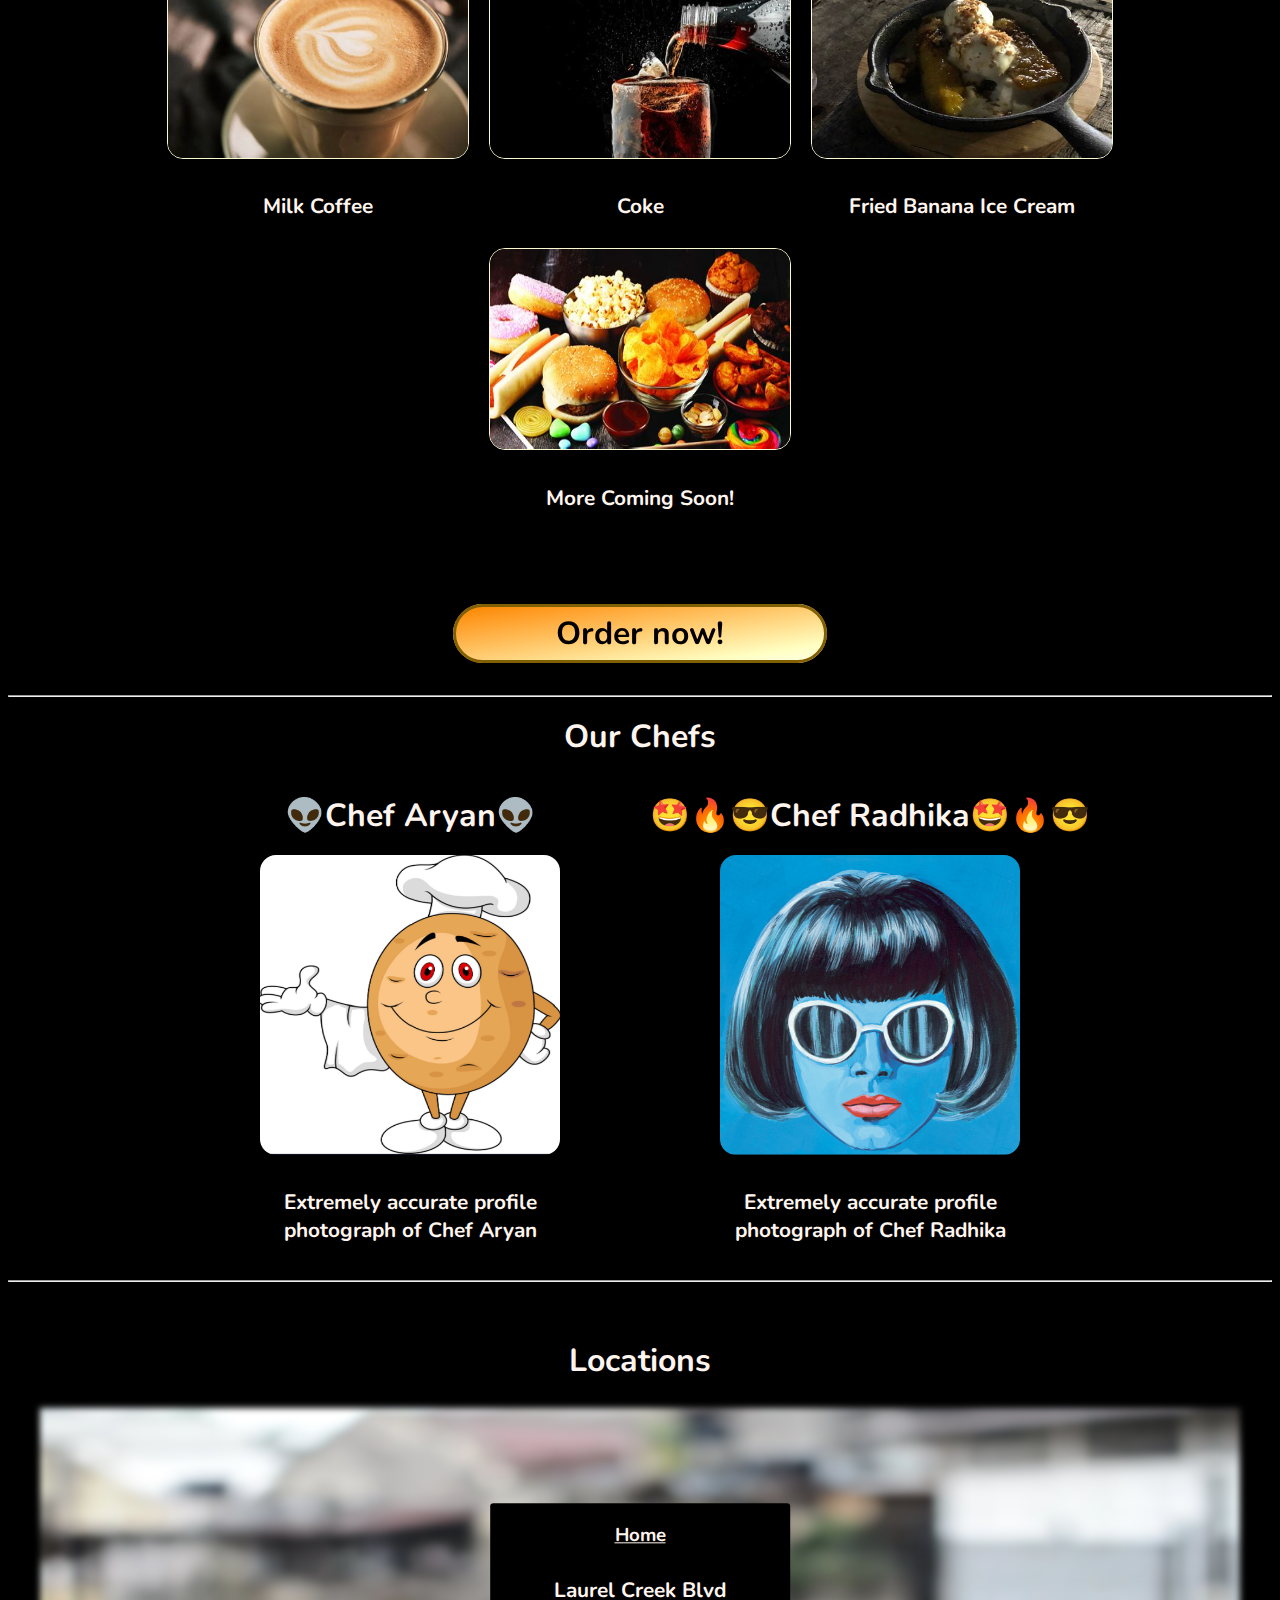
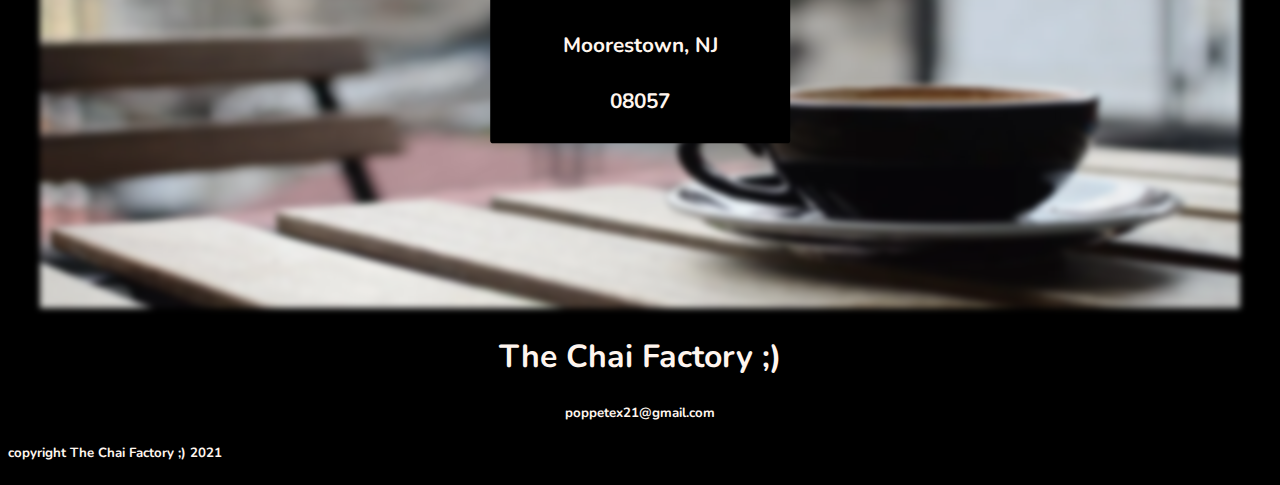
==== commit 5850e966: "Some style changes" ====
--- a/index.html
+++ b/index.html
@@ -35,8 +35,8 @@
         <br><br><br><br><br>
 
         <section class="tea_types" id="tea_types">
-            <h2>Tea of the Years</h2>
-            <h4>What's Steeping at the Chai kitchen?</h4>
+            <h2>Menu of the Years</h2>
+            <h4>What's steeping at the Chai kitchen?</h4>
 
             <div class="tea_images">
                 <div class="type_of_tea">
--- a/style.css
+++ b/style.css
@@ -2,6 +2,11 @@
     background-color: black;
     color: seashell;
     font-family: 'Nunito', sans-serif;
+    /* font-size: 1.2em; */
+}
+
+h4, label {
+    font-size: 1.3em;
 }
 
 a {
@@ -10,12 +15,6 @@
 }
 
 .order_button {
-    /* background-image: linear-gradient(to right, rgb(211, 95, 0), rgb(233, 229, 222));
-    padding: 10px 20px;
-    border-radius: 0.5em;
-    text-decoration: none;
-    color: black;
-    border: 5px solid rgb(99, 75, 75); */
     background-image: linear-gradient(to bottom right, rgb(207, 111, 0), rgb(245, 230, 190));
     filter: brightness(120%);
     color: black;
@@ -44,7 +43,6 @@
     height: 50px;
     width: 50px;
     margin-left: 10px;
-    /* margin-top: 10px; */
     -webkit-transform: scaleX(-1);
     transform: scaleX(-1);
     border: 4px solid rgb(90, 126, 148);
@@ -82,9 +80,14 @@
     top: 50%;
     -ms-transform: translateY(-50%);
     transform: translateY(-50%);
-    line-height: 1em;
+    line-height: 1.1em;
     padding-top: 10px; padding-bottom: 30px;
-
+}
+
+.mission_banner h4 {
+    margin-left: 10%;
+    margin-right: 10%;
+    line-height: 1.2em;
 }
 
 .tea_types {
@@ -185,7 +188,6 @@
 }
 
 
-
 footer .info {
     text-align: center;
 }
@@ -193,55 +195,10 @@
 
 
 
-/* ADD 17PX to VALUE LISTED AT INSPECT WEBPAGE */
-@media screen and (max-width: 1200px) {
-    .header {width: 90%;}
-    .locations img {width: 100%;}
-}
-
-@media screen and (max-width: 1060px) {
-    .mission img {width: 100%; height: auto;}
-}
-
-@media screen and (max-width: 1000px) {
-    .tea_types {width: 650px;}
-}
-
-@media screen and (min-width: 980px) {
-    .tea_types h2 {margin-top: 90px;}
-}
-
-@media screen and (max-width: 830px) {
-    .locations_boxes .single_location {width: 250px;}
-}
-
-@media screen and (max-width: 785px) {
-    .header {font-size: 0.6em;}
-}
-
-@media screen and (max-width: 700px) {
-    .locations_boxes {width: 90%;}
-    .tea_types {width: 350px;}
-}
-
-@media screen and (max-width: 600px) {
-    .header {width: 90%;}
-    .locations img {height: 700px; margin-bottom: 10px;}
-}
-
-@media screen and (max-width: 475px) {
-    .header {width: 100%; display: inline-flex;}
-    .tea_types {width: 100%;}
-}
-
-@media screen and (max-width: 310px) {
-    .mission_banner {width: 290px; position: relative;}
-    .header {text-align: center; line-height: 2em;}
-}
-
-
-
-/* Drinks Order Page */
+
+/* 
+    ***Drinks Order Page***
+*/
 
 main {
   height: 600px;
@@ -302,5 +259,54 @@
 }
 
 #cost_span {
-    color: green;
+    color: lightgreen;
+}
+
+
+
+
+/* ADD 17PX to VALUE LISTED AT INSPECT WEBPAGE */
+@media screen and (max-width: 1200px) {
+    .header {width: 90%;}
+    .locations img {width: 100%;}
+}
+
+@media screen and (max-width: 1060px) {
+    .mission img {width: 100%; height: auto;}
+}
+
+@media screen and (max-width: 1000px) {
+    .tea_types {width: 650px;}
+}
+
+@media screen and (min-width: 980px) {
+    .tea_types h2 {margin-top: 90px;}
+}
+
+@media screen and (max-width: 830px) {
+    .locations_boxes .single_location {width: 250px;}
+}
+
+@media screen and (max-width: 785px) {
+    .header {font-size: 0.6em;}
+}
+
+@media screen and (max-width: 700px) {
+    .locations_boxes {width: 90%;}
+    .tea_types {width: 350px;}
+}
+
+@media screen and (max-width: 600px) {
+    .header {width: 90%;}
+    .locations img {height: 700px; margin-bottom: 10px;}
+}
+
+@media screen and (max-width: 475px) {
+    .header {width: 100%; display: inline-flex;}
+    .tea_types {width: 100%;}
+}
+
+@media screen and (max-width: 310px) {
+    .mission_banner {width: 290px; position: relative;}
+    .header {text-align: center; line-height: 2em;}
 }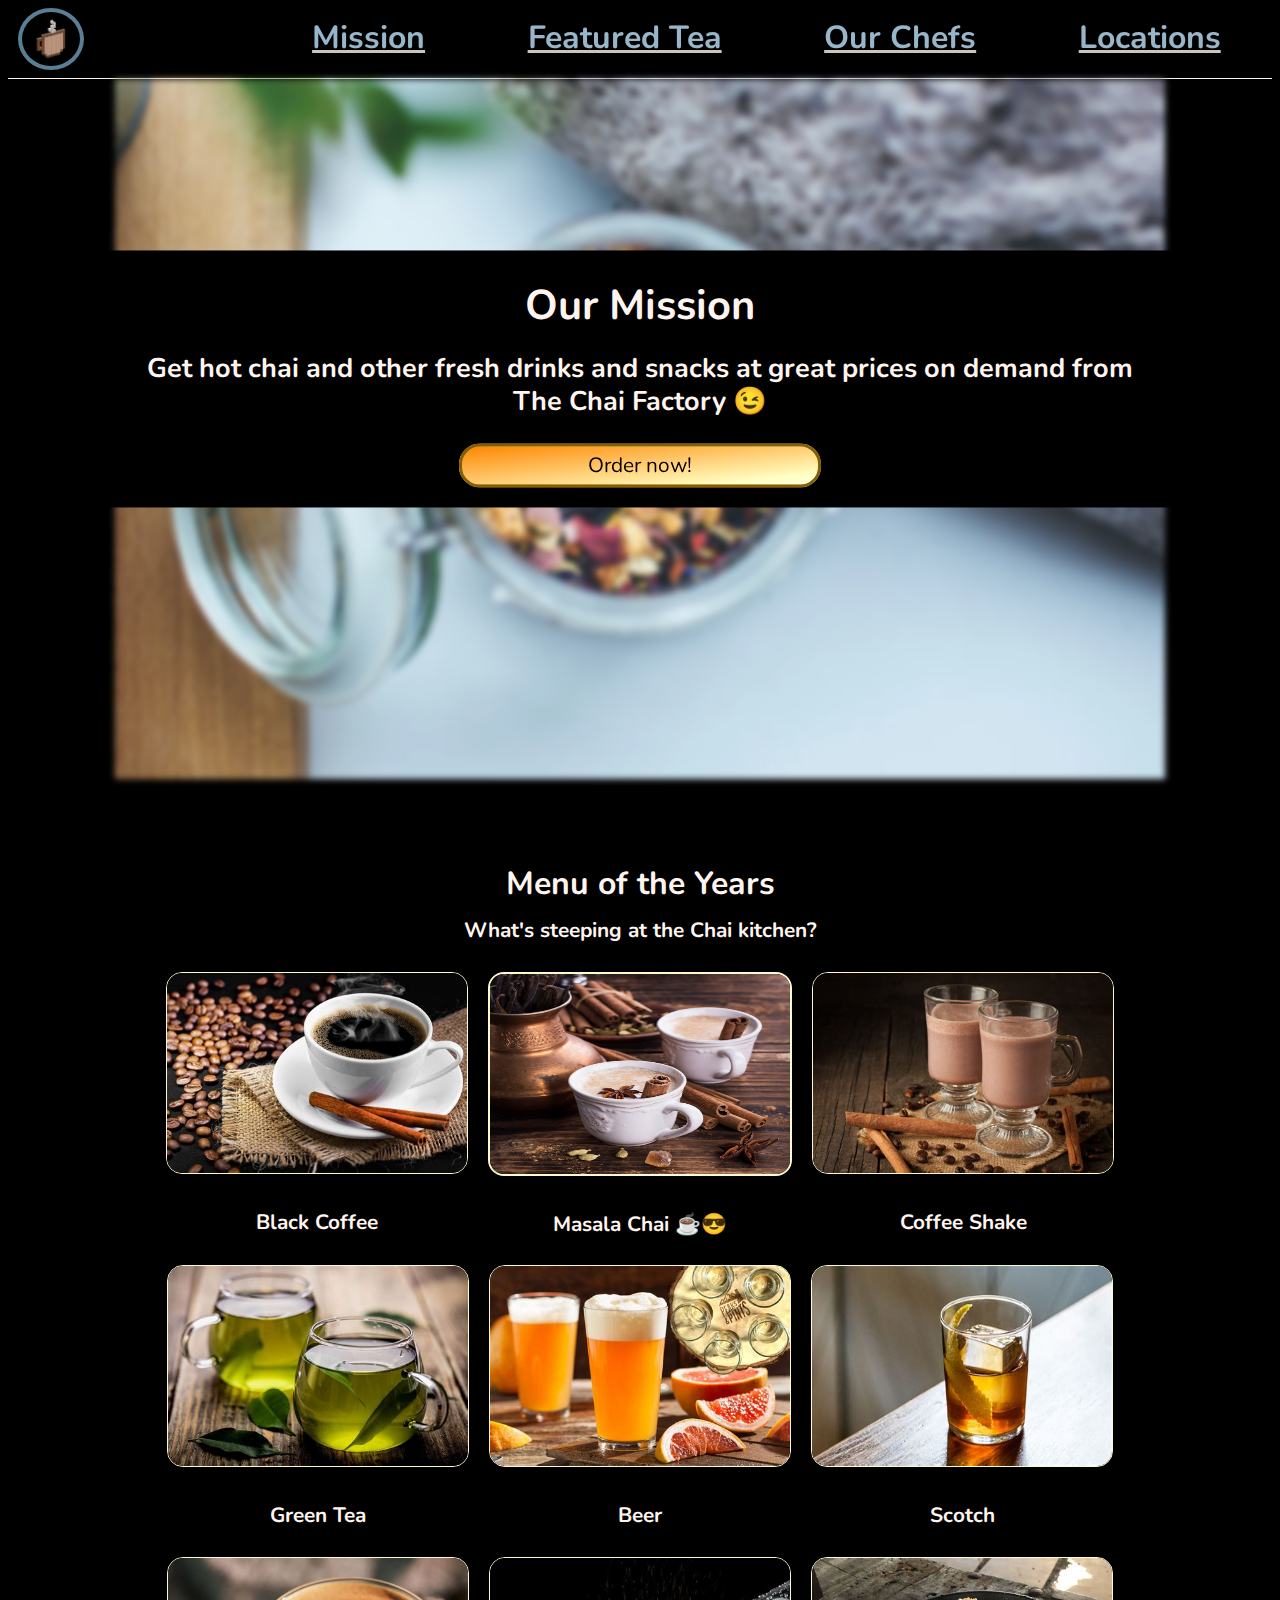
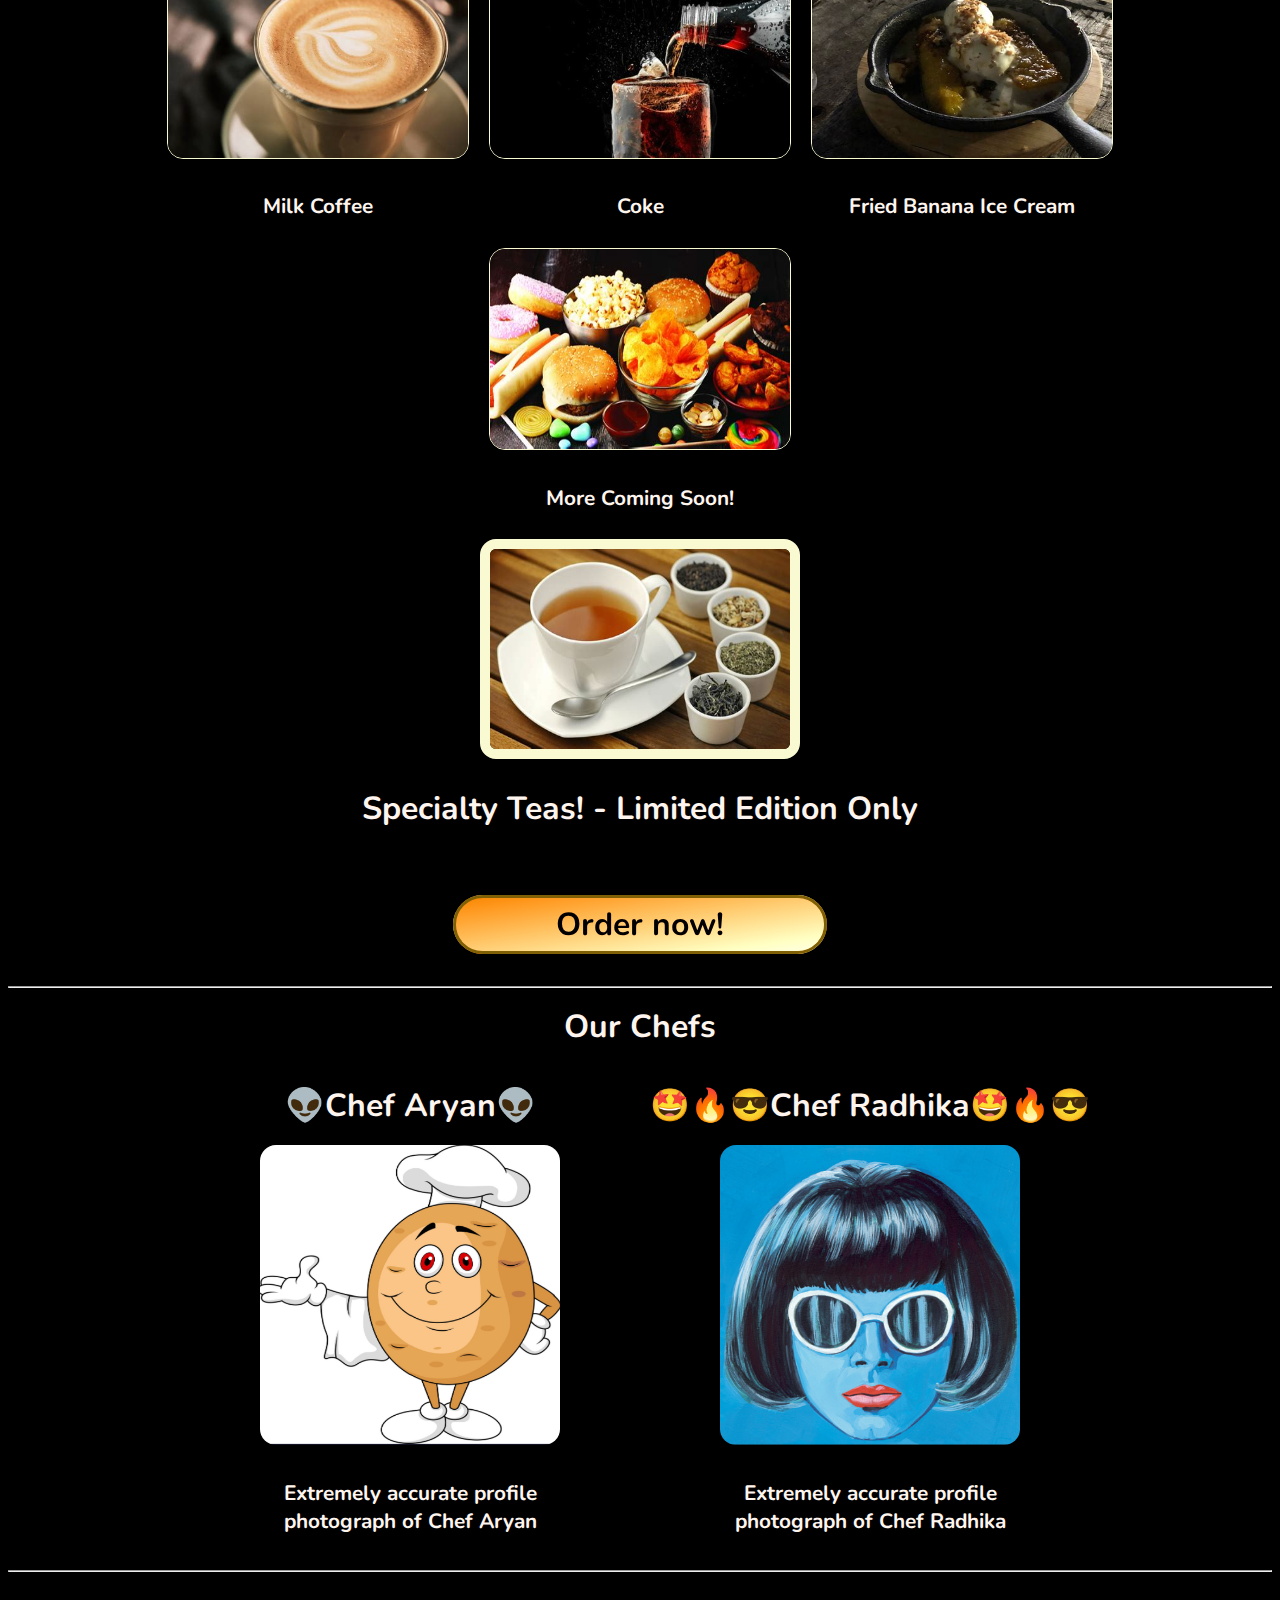
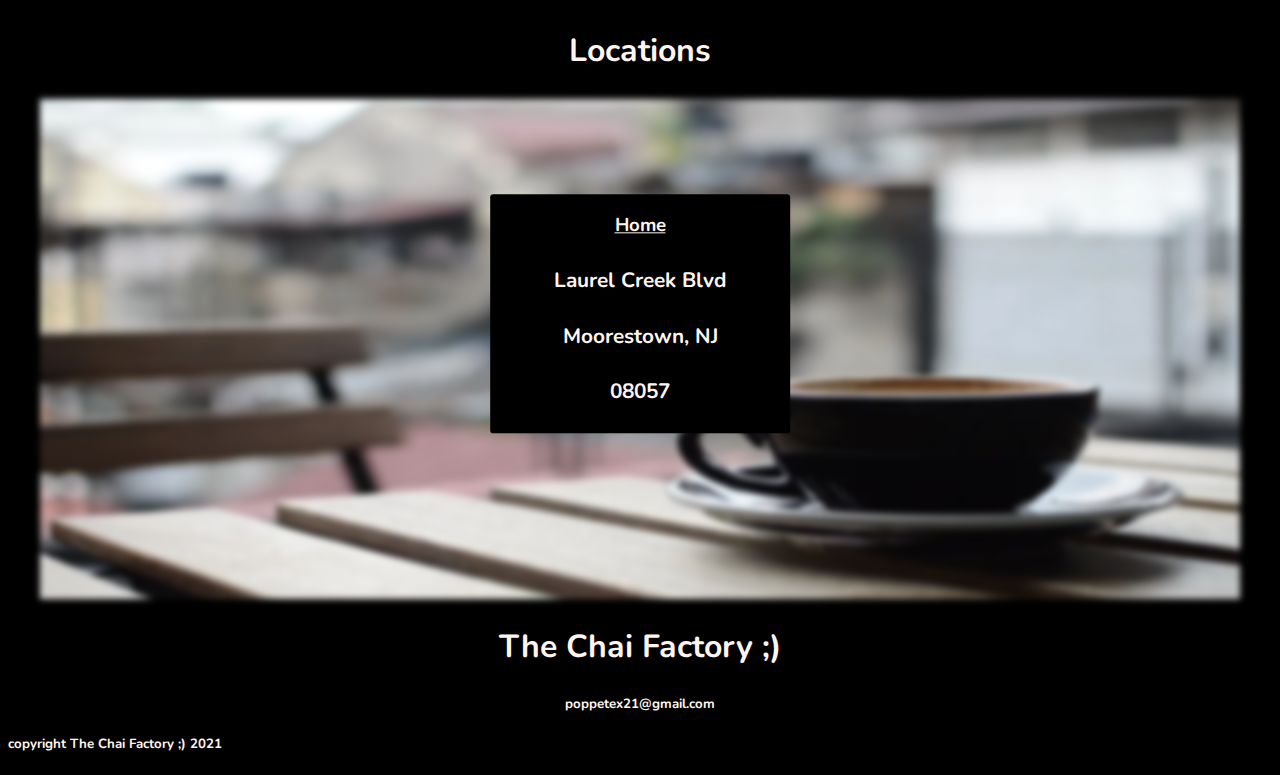
==== commit d8e1813d: "Added specialty teas - limited edition." ====
--- a/index.html
+++ b/index.html
@@ -7,7 +7,6 @@
         <link href="https://fonts.googleapis.com/css2?family=Nunito:wght@600&display=swap" rel="stylesheet">
 
         <link rel="shortcut icon" href="images/fav.png" type="image/png">
-
     </head>
 
     <body>
@@ -22,7 +21,7 @@
                 <h2><a href="#chefs">Our Chefs</a></h2>
                 <h2><a href="#locations">Locations</a></h2>
             </div>
-        </header>
+        </header> 
 
         <main class="mission" id="mission">
             <img src="images/img-mission-background.webp" alt="Mission Background">
@@ -79,7 +78,12 @@
                 <div class="type_of_tea">
                     <a href="./order.html"><img src="images/snacks_and_drinks.jfif" alt="Snacks and Drinks"></a>
                     <h4>More Coming Soon!</h4>
-                </div>   
+                </div>             
+            </div>
+
+            <div class="type_of_tea">
+                <a href="./order.html"><img src="images/specialty-tea.jfif" alt="Special Teas" style="border-width: 10px;"></a>
+                <h1>Specialty Teas! - Limited Edition Only</h3>
             </div>
 
             <h2><a class="order_button" href="./order.html">Order now!</a></h2>
--- a/style.css
+++ b/style.css
@@ -121,7 +121,7 @@
     border-radius: 1em;
 }
 
-.chefs {
+.chefs { 
     text-align: center;
 }
 
@@ -262,6 +262,10 @@
     color: lightgreen;
 }
 
+.type_of_special_tea {
+    display: none;
+}
+
 
 
 
